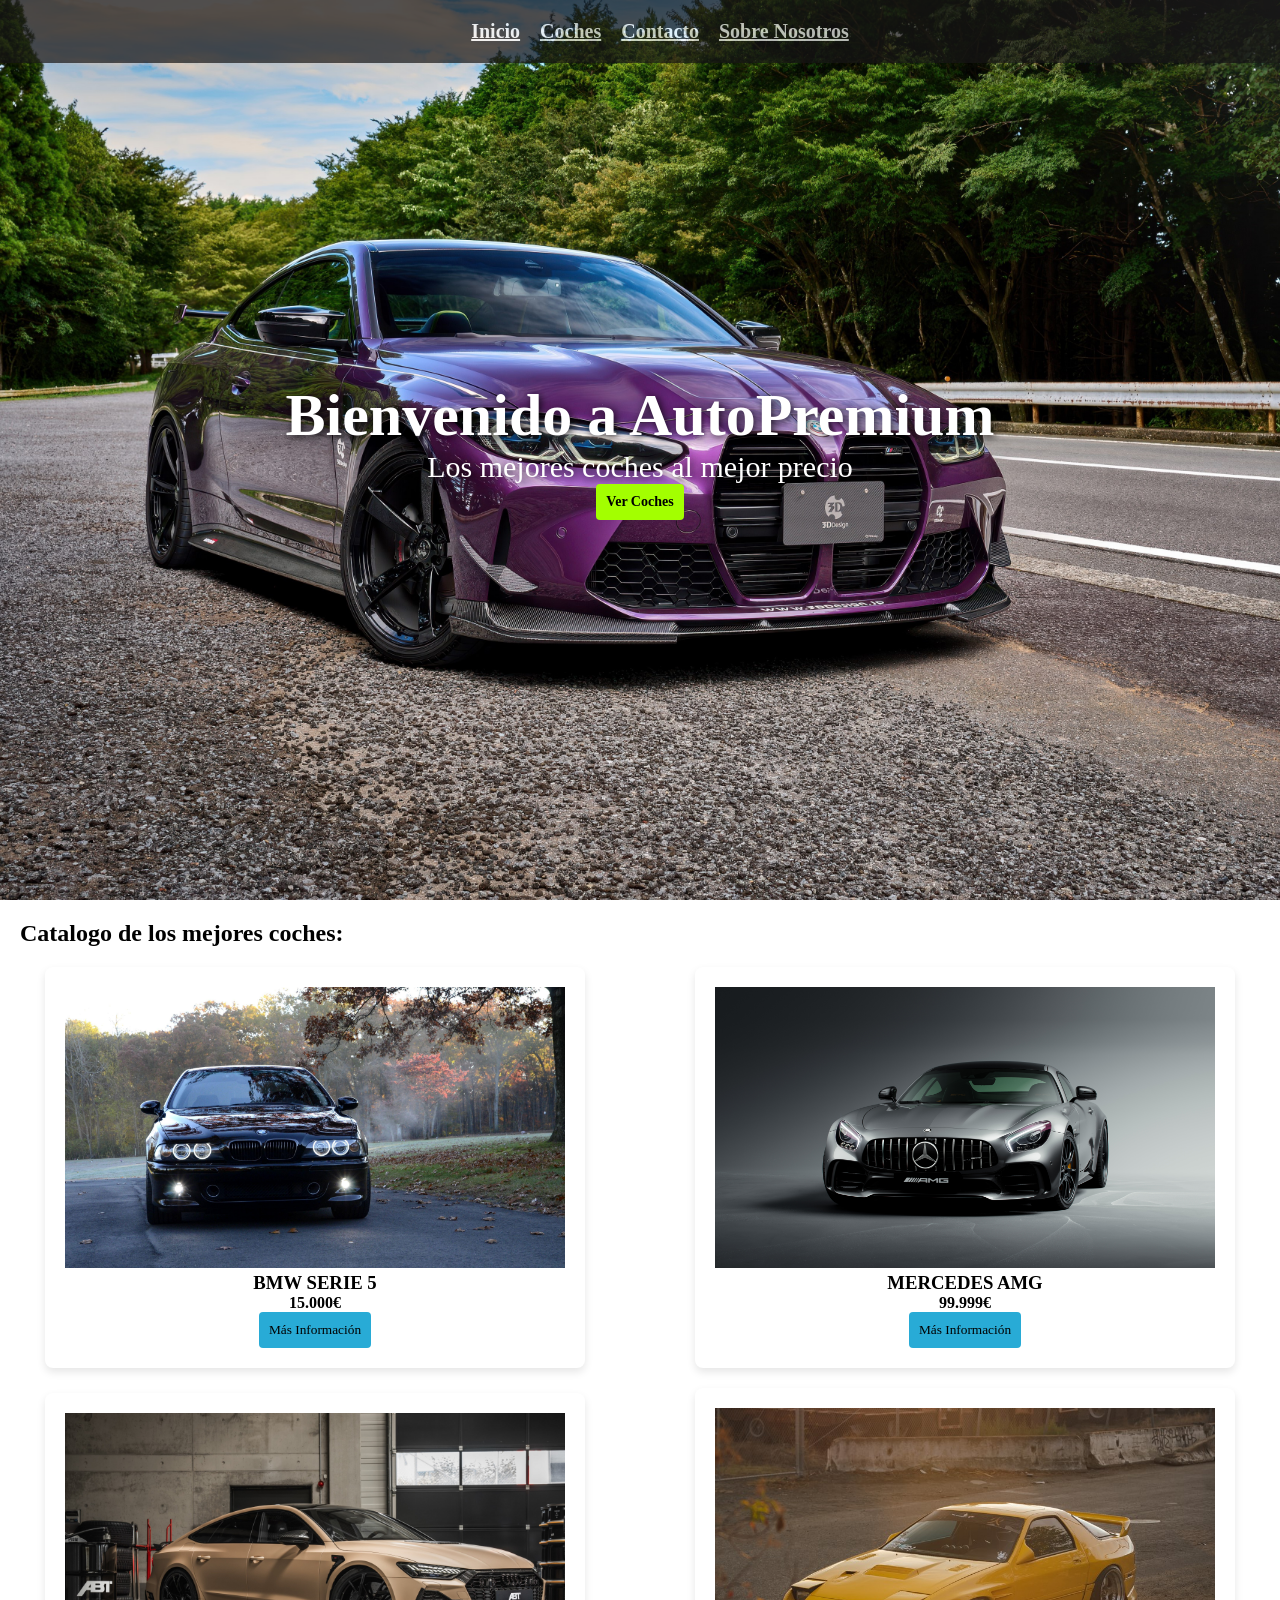
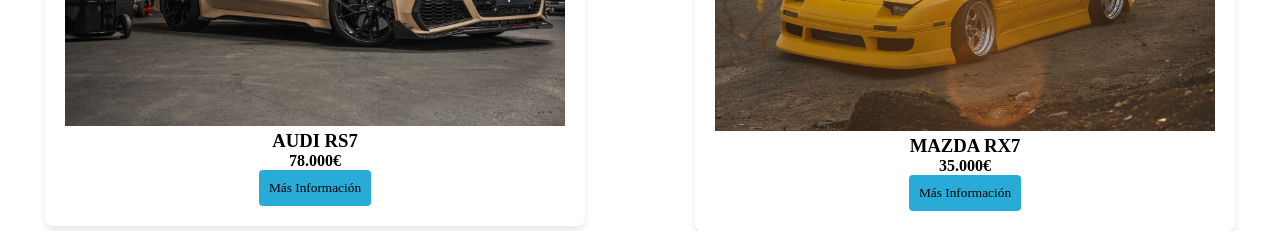
==== codeHtml.html @ 96745e67 "looking good" ====
<!DOCTYPE html>
<html>
    <head>
        <meta charset="UTF-8">
        <link rel="stylesheet" href="codeCss.css">
        <title>Concesionario de coches</title>
    </head>
</html>
<body>
    <header>
        <nav class="menu" >
            <ul class="navegador" >
                <li class="lista">
                    <a href="#inicio">Inicio</a>
                </li>
                <li class="lista">
                    <a href="#coches">Coches</a>
                </li>
                <li class="lista">
                    <a href="#contacto">Contacto</a>
                </li>
                <li class="lista">
                    <a href="#SobreNosotros">Sobre Nosotros</a>
                </li>
            </ul>
        </nav>
            <section class="bienvenida" id="inicio">
                <h1>Bienvenido a AutoPremium</h1>
                <p>Los mejores coches al mejor precio</p>
                <button class="btn" id="ver-coches">Ver Coches</button>
            </section>
    </header>
    <main>
        <h2 class="titulo" id="coches">Catalogo de los mejores coches:</h2>
        <section class="coches" >
            <article class="tarjetacoche">
                <img src="imagenes/bmw e39.jpg" alt="bmw e39">
                <h3>BMW SERIE 5</h3>
                <p class="precio"><strong>15.000€</strong></p>
                <button class="btn">Más Información</button>
            </article>
            <article class="tarjetacoche">
                <img src="imagenes/amg.jpeg" alt="amg">
                <h3>MERCEDES AMG</h3>
                <p class="precio"><strong>99.999€</strong></p>
                <button class="btn">Más Información</button>
            </article>
            <article class="tarjetacoche">
                <img src="imagenes/rs7.jpeg" alt="rs7">
                <h3>AUDI RS7</h3>
                <p class="precio"><strong>78.000€</strong></p>
                <button class="btn">Más Información</button>
            </article>
            <article class="tarjetacoche">
                <img src="imagenes/mazda-rx7.jpg" alt="mazda-rx7">
                <h3>MAZDA RX7</h3>
                <p class="precio"><strong>35.000€</strong></p>
                <button class="btn">Más Información</button>
            </article>
        </section>
    </main>
    <footer>
        
    </footer>
        
    
</body>
---- codeCss.css ----
*{
    padding: 0;
    margin: 0;
    box-shadow: border-box;
}
header{
    background-image: url(imagenes/bmw\ m4.jpeg);
    background-repeat: no-repeat;
    background-size: cover;
    background-position: center;
    background-attachment:scroll;
}
.menu{
    padding: 20px;
    opacity: 0.7;
    width: 100%;
    display: flex;
    justify-content: center;
    position: fixed;
    background-color: rgb(23, 22, 22);
}
.navegador{
    display: inline-flex;
    justify-content: center;
    gap: 20px;
    list-style: none;
}
.lista{
    font-size: 20px;
    font-weight: bold;
}
.lista a{
    color: #ffffff;
}
.lista :hover{
    color: rgb(120, 5, 215);
}
.bienvenida{
    display: flex;
    flex-direction: column;
    justify-content: center;
    align-items: center;
    height: 100vh;
}
.bienvenida h1{
    color: #ffffff;
    font-size: 60px;
    text-shadow: 2px 2px 8px rgba(0, 0, 0, 0.8);
}
.bienvenida p{
    color: #ffffff;
    text-shadow: 2px 2px 8px rgba(0, 0, 0, 0.8);
    font-size: 30px;
}
#ver-coches{
    background-color: #a3ff00;
    font-weight:bold;
    font-size: 14px;
}
.btn{
    cursor: pointer;
    border-radius: 4px;
    padding: 10px;
    text-decoration: none;
    font-family: Verdana;
    background-color: #28abd6;
    border: none;
}
.btn:hover{
    background-color: #07469e;
}
.titulo{
    display: flex;
    justify-content: flex-start;
    align-items: center;
    size: 20px;
    padding: 20px;
}
.coches{
    display: grid;
    grid-template-columns: repeat(2,1fr);
    justify-items: center;
    align-items: center;
    gap: 20px;
}
.tarjetacoche{
    background-color: rgb(255, 255, 255);
    border-radius: 8px;
    box-shadow: 0 4px 8px rgba(0,0,0,0.1);
    max-width: 500px;
    max-height: 600px;
    padding: 20px;
    text-align: center;
}
img{
    width: 100%;
}
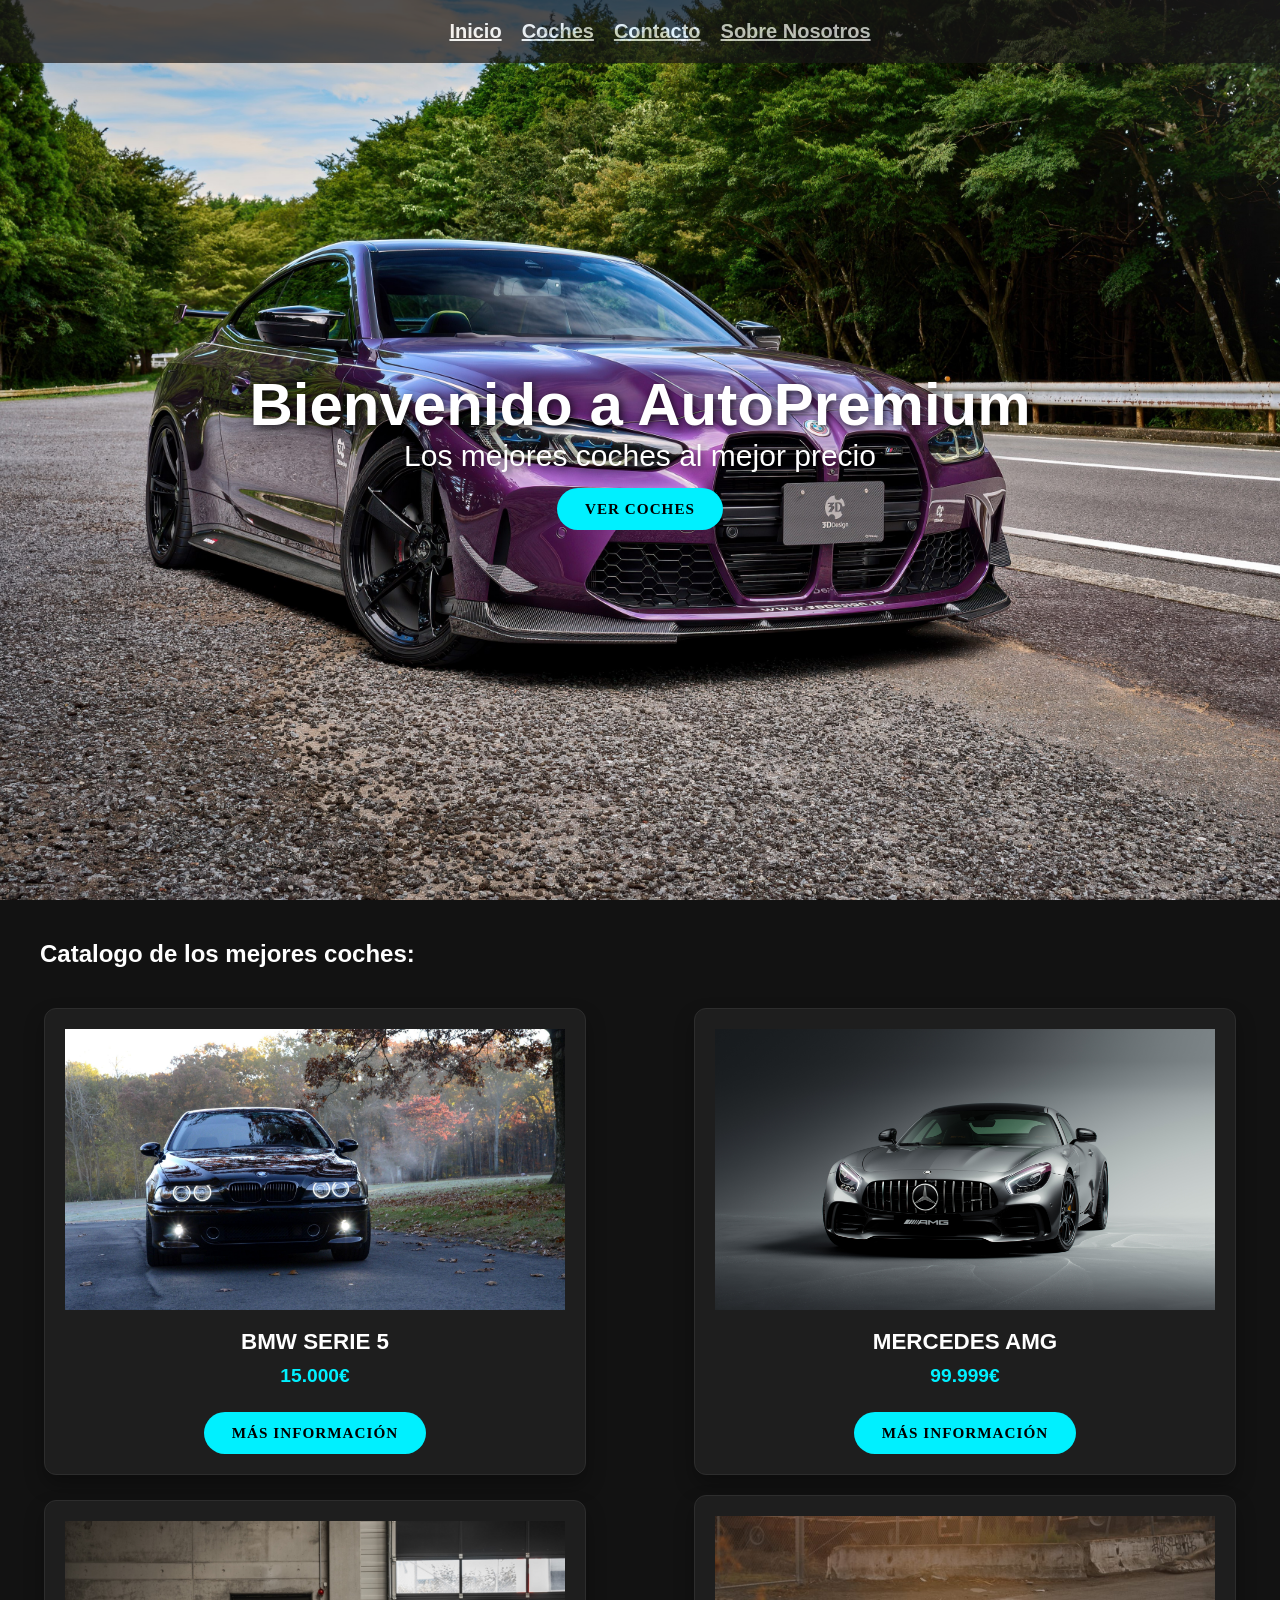
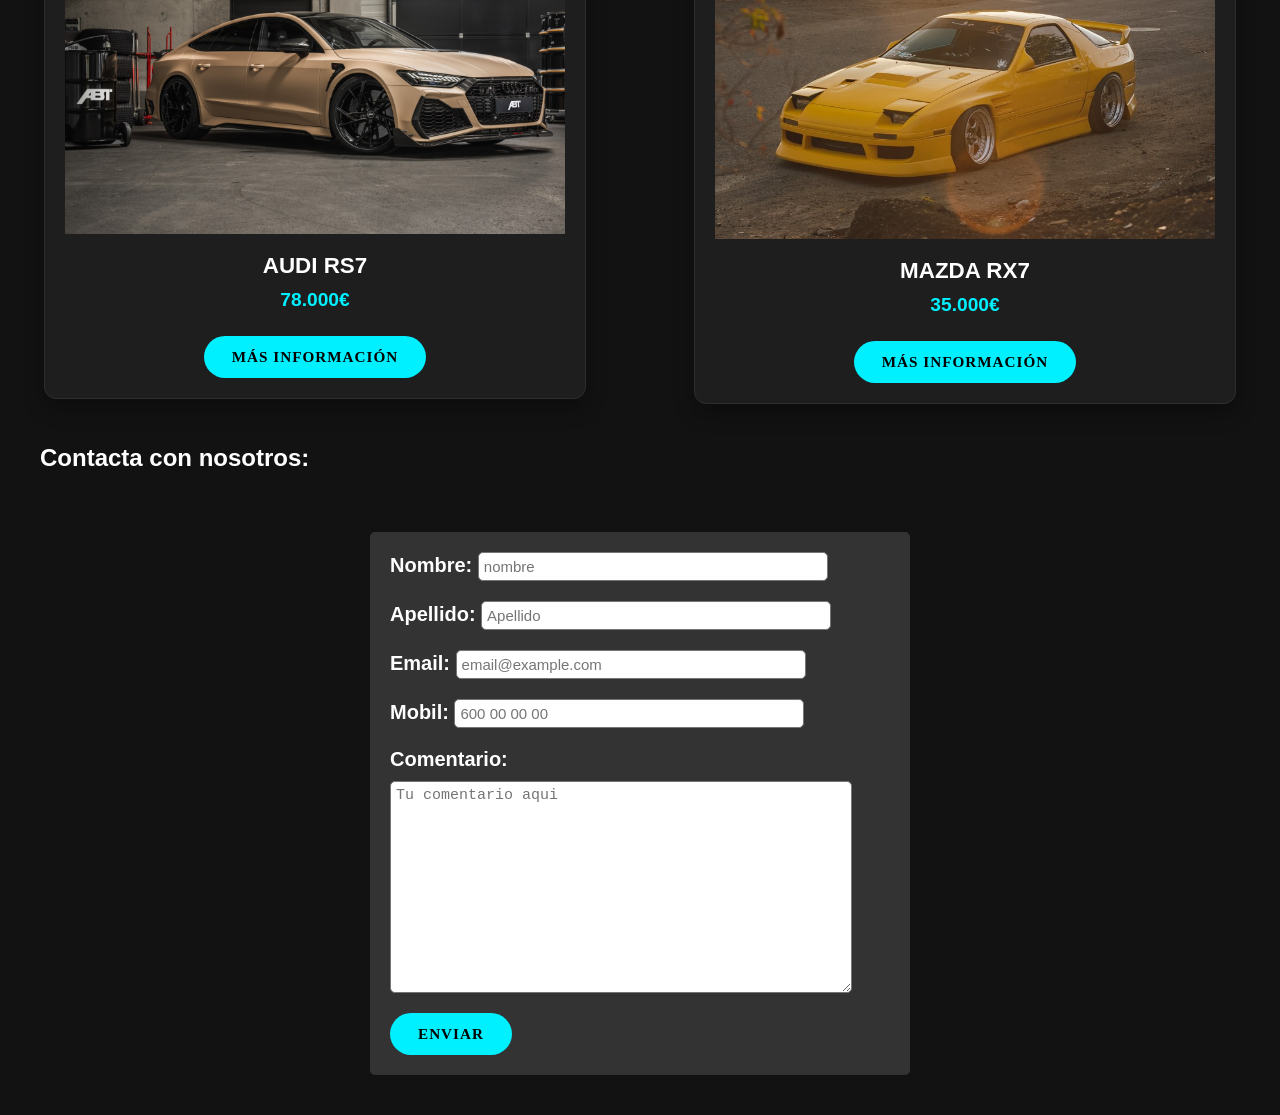
==== commit dc5a1ef6: "new touches" ====
--- a/codeHtml.html
+++ b/codeHtml.html
@@ -58,6 +58,32 @@
                 <button class="btn">Más Información</button>
             </article>
         </section>
+        <h2 class="titulo">
+            Contacta con nosotros:
+        </h2>
+        <form class="contacto" id="contacto">
+            <div class="contenedor">
+                <label for="nombre" label="nombre-label">Nombre:</label>
+                <input type="text" name="nombre-input" placeholder="nombre" required>
+            </div>
+            <div class="contenedor">
+                <label for="apellido" label="apellido-label">Apellido:</label>
+                <input type="text" name="apellido-input" placeholder="Apellido" required>
+            </div>
+            <div class="contenedor">
+                <label for="email" label="email-label">Email:</label>
+                <input type="text" name="email-input" placeholder="email@example.com" required>
+            </div>
+            <div class="contenedor">
+                <label for="mobil" label="mobil-label">Mobil:</label>
+                <input type="text" name="mobil-input" placeholder="600 00 00 00" required>
+            </div>
+            <div class="contenedor">
+                <p>Comentario:</p>
+                <textarea name="comentario" placeholder="Tu comentario aqui"></textarea>
+                <button type="submit" class="btn">Enviar</button>
+            </div>
+        </form>
     </main>
     <footer>
         
--- a/codeCss.css
+++ b/codeCss.css
@@ -1,8 +1,12 @@
-
 *{
     padding: 0;
     margin: 0;
     box-shadow: border-box;
+    scroll-behavior: smooth !important;
+}
+body{
+    background-color: #121212; /* Un negro mate muy elegante que se usa en temas oscuros */
+    font-family: sans-serif;
 }
 header{
     background-image: url(imagenes/bmw\ m4.jpeg);
@@ -53,24 +57,30 @@
     text-shadow: 2px 2px 8px rgba(0, 0, 0, 0.8);
     font-size: 30px;
 }
-#ver-coches{
-    background-color: #a3ff00;
-    font-weight:bold;
-    font-size: 14px;
-}
 .btn{
     cursor: pointer;
-    border-radius: 4px;
-    padding: 10px;
+    transition: all 0.3s ease;
+    margin-top: 15px;
+    border-radius: 50px;
+    padding: 12px 28px;
     text-decoration: none;
+    font-size: 0.95rem;
+    font-weight: bold;
+    text-transform: uppercase;
+    letter-spacing: 1px;
     font-family: Verdana;
-    background-color: #28abd6;
+    background-color: #00f0ff;
+    color: #000000;
     border: none;
 }
 .btn:hover{
-    background-color: #07469e;
+    background-color: #ffffff;
+    transform: translateY(-3px);
+    box-shadow: 0 5px 15px rgba(0, 240, 255, 0.4);
 }
 .titulo{
+    color: #ffffff;
+    margin: 20px;
     display: flex;
     justify-content: flex-start;
     align-items: center;
@@ -85,14 +95,67 @@
     gap: 20px;
 }
 .tarjetacoche{
-    background-color: rgb(255, 255, 255);
-    border-radius: 8px;
-    box-shadow: 0 4px 8px rgba(0,0,0,0.1);
+    background-color: #1e1e1e;
+    color: #ffffff;
+    border: 1px solid #2d2d2d;
+    border-radius: 12px;
+    box-shadow: 0 10px 20px rgba(0, 0, 0, 0.3);
     max-width: 500px;
-    max-height: 600px;
+    max-height: 500px;
     padding: 20px;
     text-align: center;
 }
-img{
+.tarjetacoche h3{
+    font-size: 1.4rem;
+    margin-top: 15px;
+    color: #ffffff;
+}
+.tarjetacoche img{
     width: 100%;
+    height: 100%;
+    object-fit: cover;
 }
+.precio{
+    color: #00f0ff;
+    font-size: 1.2rem;
+    font-weight: bold;
+    margin: 10px 0;
+}
+.contacto{
+    display: flex;
+    margin-top: 10px;
+    justify-content: center;
+    align-items: center;
+    flex-direction: column;
+    border-radius: 5px;
+    padding: 20px;
+    gap: 20px;
+    max-width: 500px;
+    width: 100%;
+    margin: 40px auto;
+    background-color: #333333;
+    color: #ffffff;
+}
+.contenedor{
+    
+    font-size: 20px;
+    font-weight: bold;
+    width:500px;
+    height: 50x;
+}
+.contenedor input{
+    font-size: 15px;
+    border: 1px solid #767676;
+    border-radius: 5px;
+    width: 70%;
+    padding: 5px;
+    box-sizing: border-box;
+}
+.contenedor textarea{
+    margin-top: 10px;
+    font-size: 15px;
+    height: 200px;
+    border-radius: 5px;
+    padding: 5px;
+    width: 90%;
+}
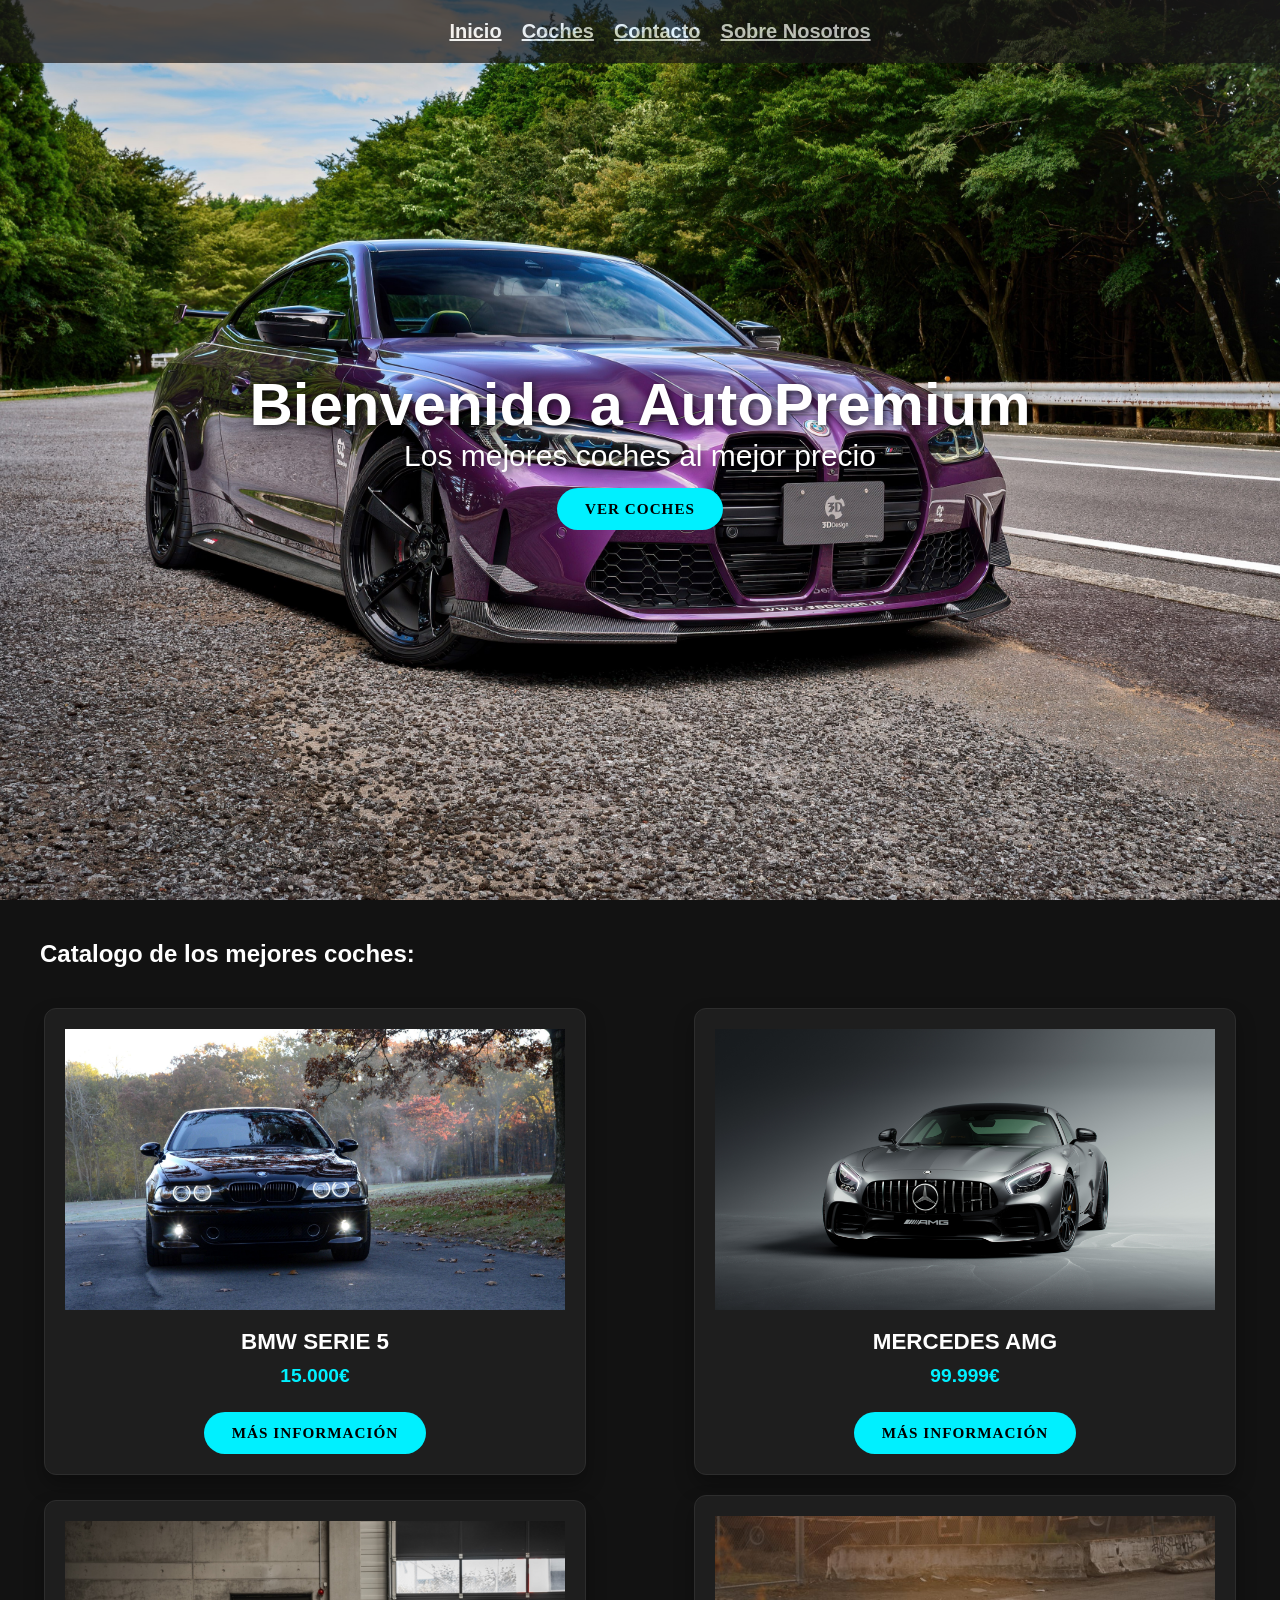
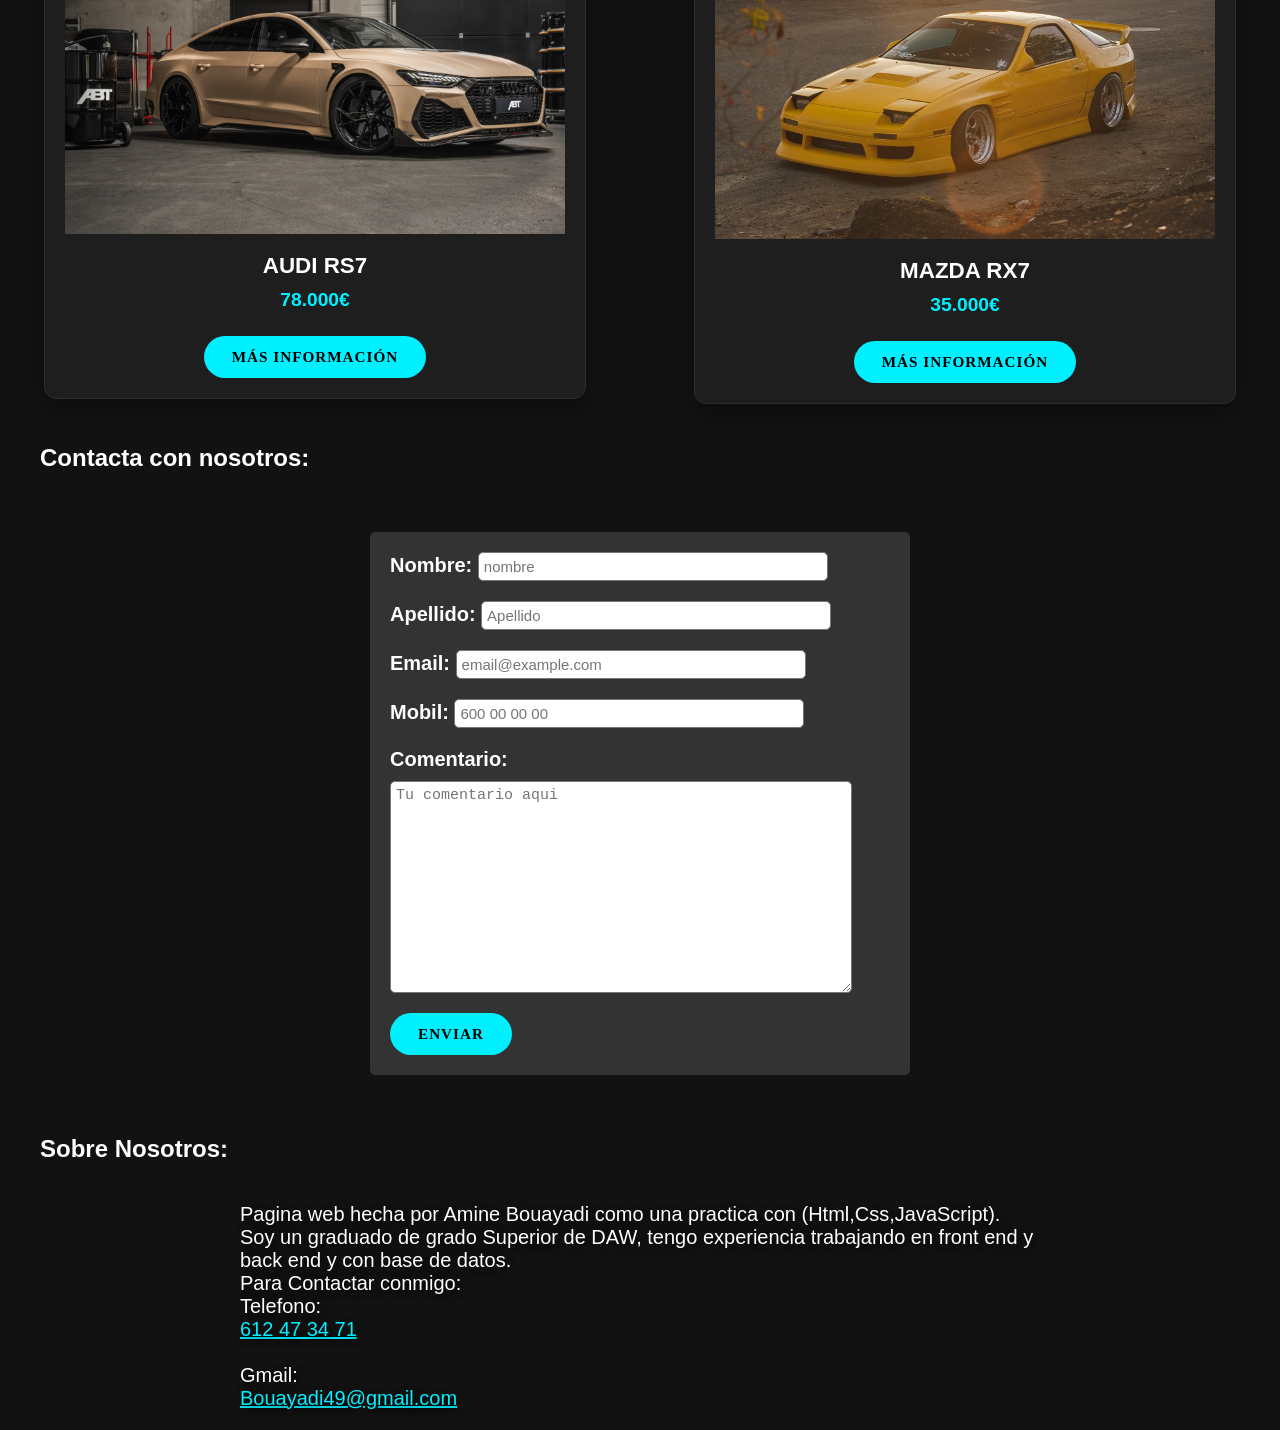
==== commit 86f00ad1: "toque finales" ====
--- a/codeHtml.html
+++ b/codeHtml.html
@@ -85,8 +85,14 @@
             </div>
         </form>
     </main>
-    <footer>
-        
+    <footer class="sobreNosotros" id="SobreNosotros">
+        <h2 class="titulo">Sobre Nosotros:</h2>
+        <p class="parafo">Pagina web hecha por Amine Bouayadi como una practica con (Html,Css,JavaScript). 
+            Soy un graduado de grado Superior de DAW, tengo experiencia trabajando en front end y back end y con base de datos.<br>
+            Para Contactar conmigo:<br>
+            Telefono:<a href="#612473471">612 47 34 71</a><br>
+            Gmail:<a href="#bouayadi49@gmail.com">Bouayadi49@gmail.com</a>
+        </p>
     </footer>
         
     
--- a/codeCss.css
+++ b/codeCss.css
@@ -137,7 +137,6 @@
     color: #ffffff;
 }
 .contenedor{
-    
     font-size: 20px;
     font-weight: bold;
     width:500px;
@@ -159,3 +158,21 @@
     padding: 5px;
     width: 90%;
 }
+.sobreNosotros p{
+    width: 800px;
+    margin: 20px auto;
+}
+.sobreNosotros a{
+    color: #00f0ff;
+    display: flex;
+    justify-content: flex-start;
+}
+.sobreNosotros a:hover{
+    color: rgb(120, 5, 215);;
+}
+.parafo{
+    color: #ffffff;
+    font-size: 20px;
+    text-shadow: 2px 2px 8px rgba(0, 0, 0, 0.8);
+    margin-bottom: 30px;
+}
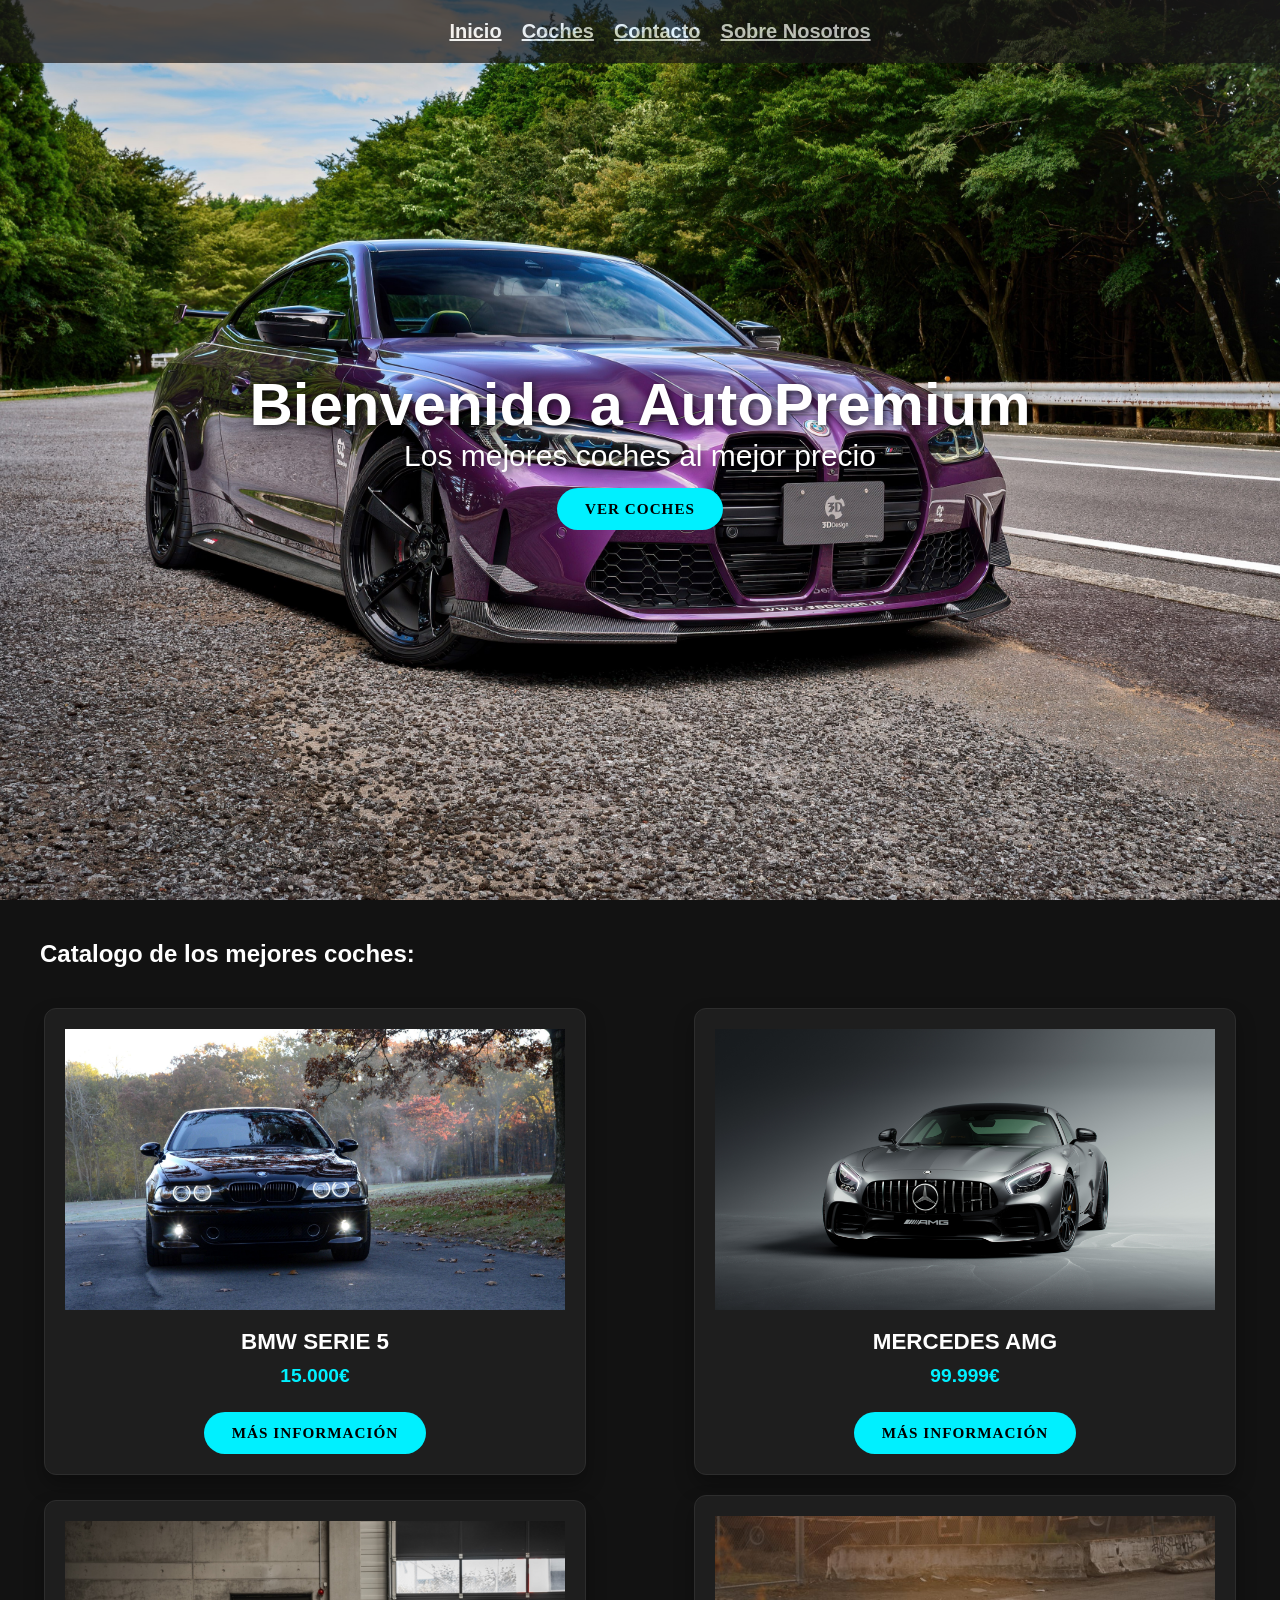
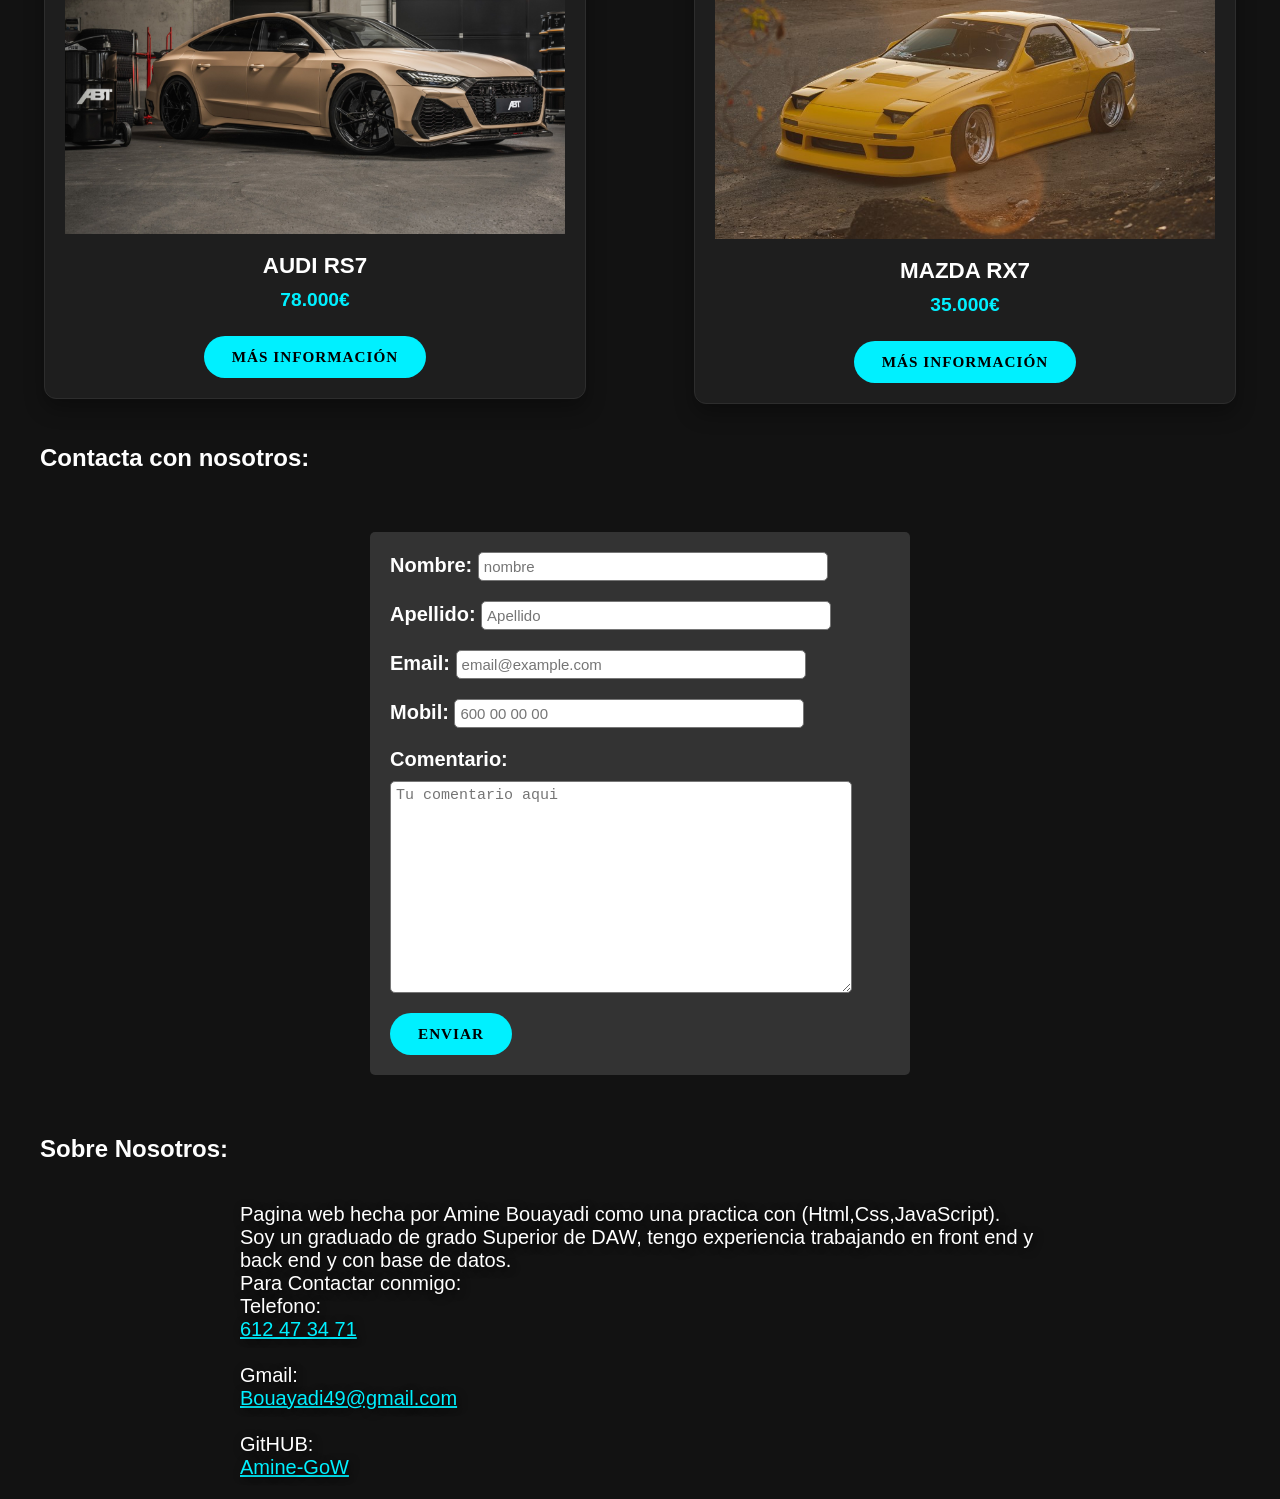
==== commit 73044811: "ok" ====
--- a/codeHtml.html
+++ b/codeHtml.html
@@ -91,7 +91,8 @@
             Soy un graduado de grado Superior de DAW, tengo experiencia trabajando en front end y back end y con base de datos.<br>
             Para Contactar conmigo:<br>
             Telefono:<a href="#612473471">612 47 34 71</a><br>
-            Gmail:<a href="#bouayadi49@gmail.com">Bouayadi49@gmail.com</a>
+            Gmail:<a href="#bouayadi49@gmail.com">Bouayadi49@gmail.com</a><br>
+            GitHUB:<a href="#Amine-GoW">Amine-GoW</a>
         </p>
     </footer>
         
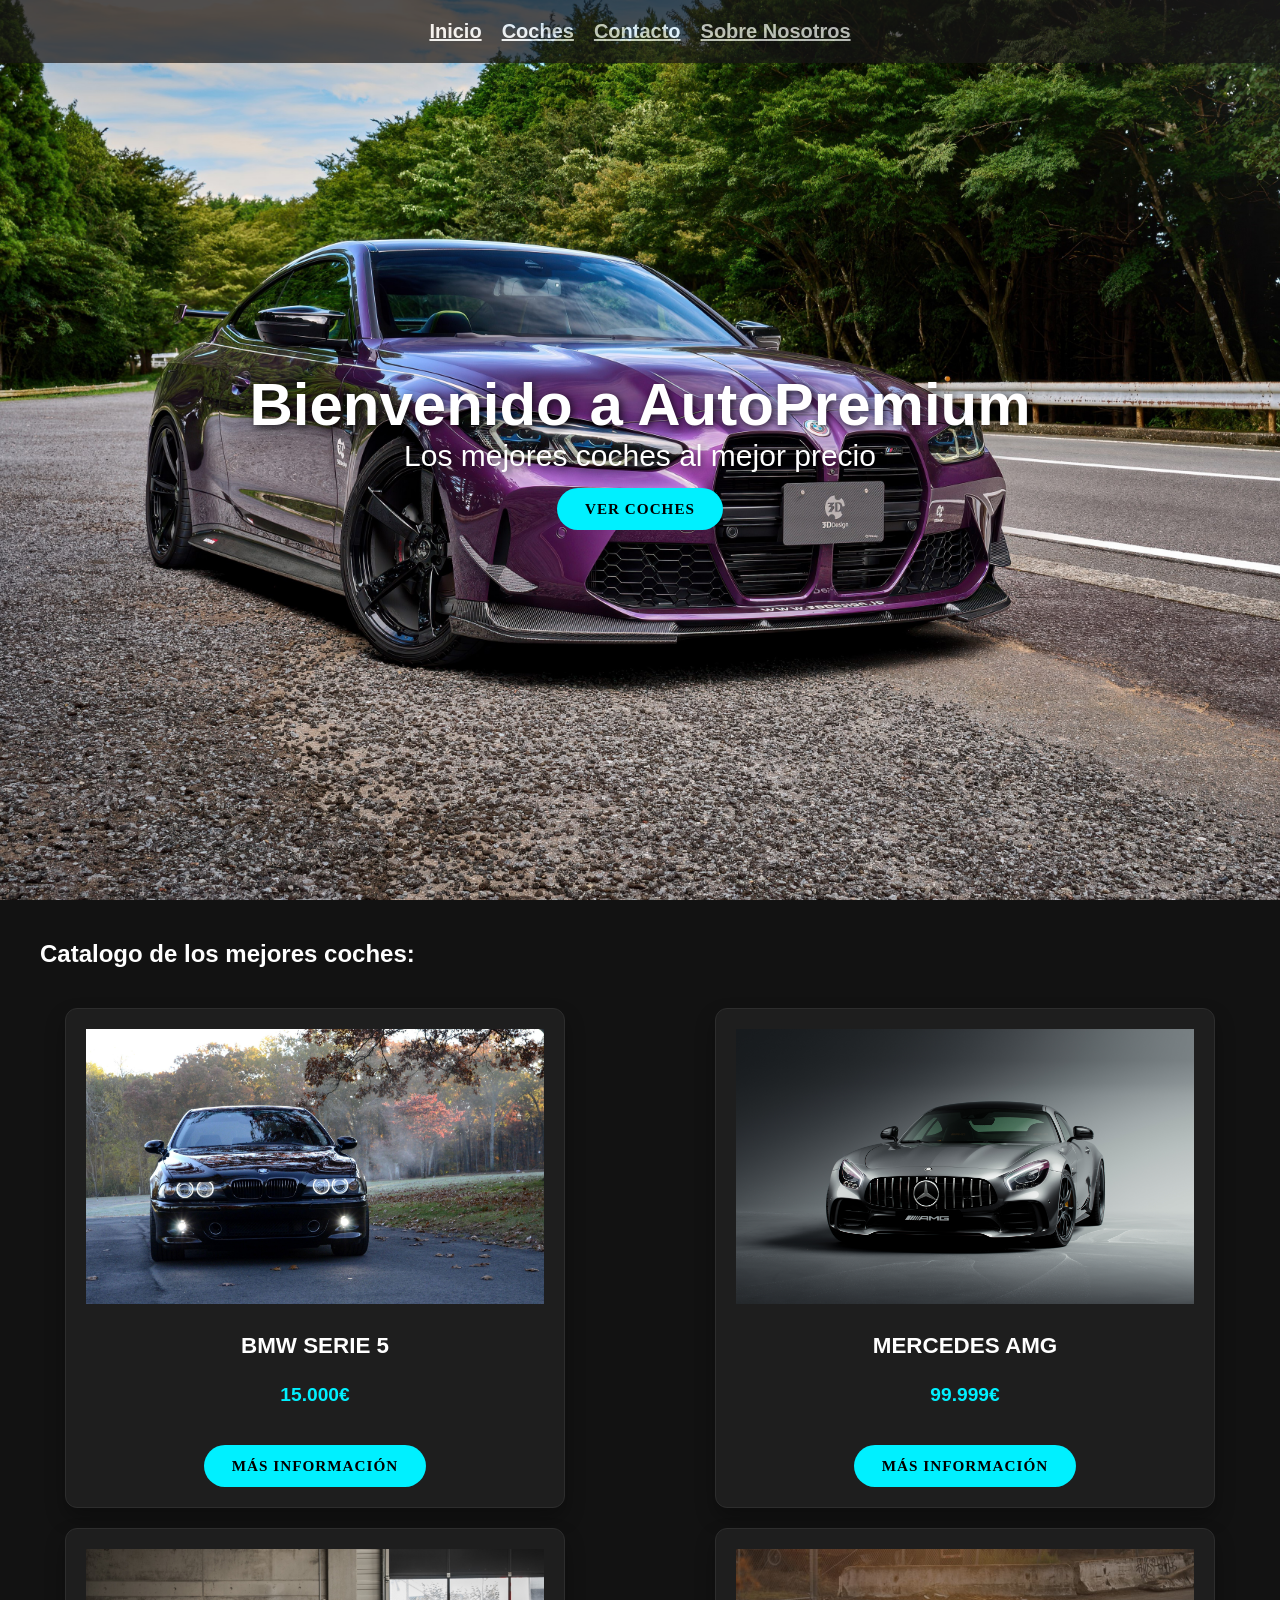
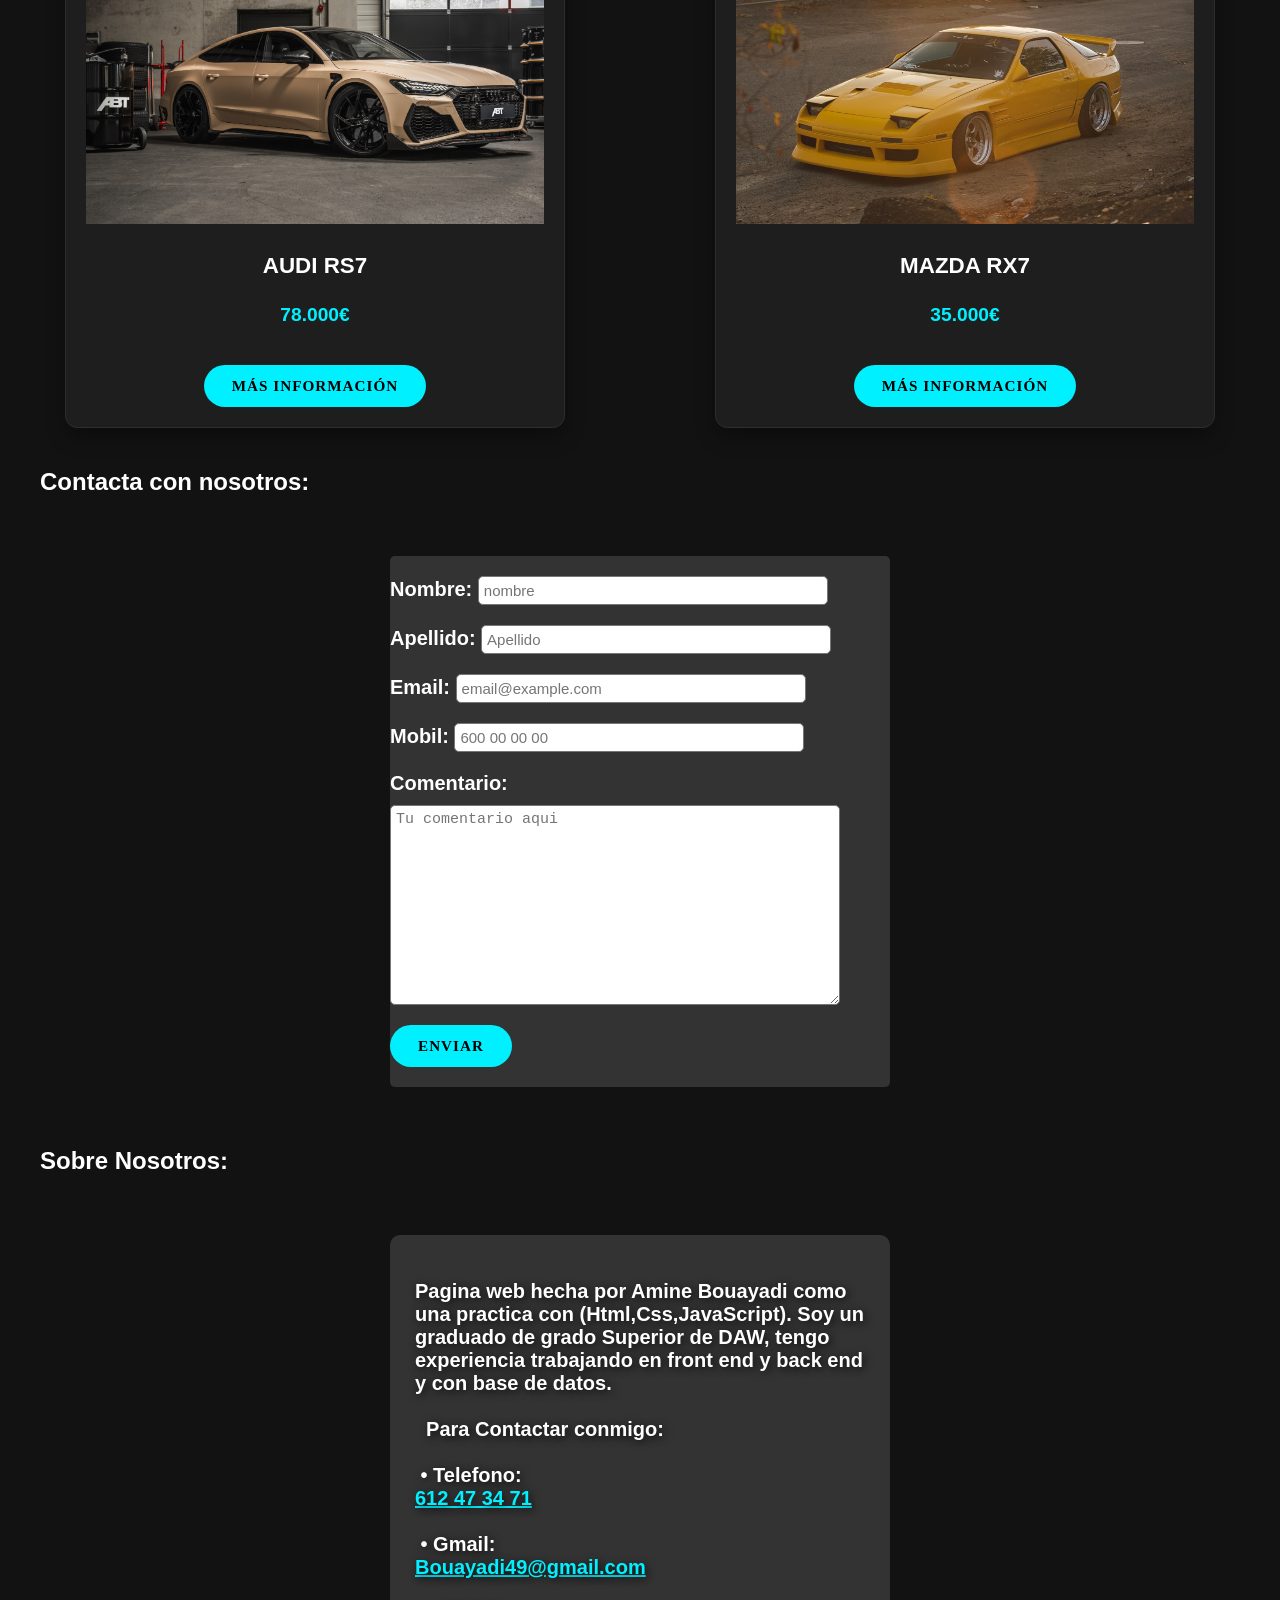
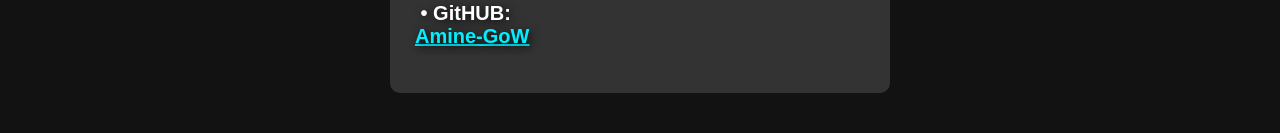
==== commit 8cb34ee2: "final touches cards" ====
--- a/codeHtml.html
+++ b/codeHtml.html
@@ -3,6 +3,7 @@
     <head>
         <meta charset="UTF-8">
         <link rel="stylesheet" href="codeCss.css">
+        <script src="codeJs.js" defer></script>
         <title>Concesionario de coches</title>
     </head>
 </html>
@@ -27,41 +28,80 @@
             <section class="bienvenida" id="inicio">
                 <h1>Bienvenido a AutoPremium</h1>
                 <p>Los mejores coches al mejor precio</p>
-                <button class="btn" id="ver-coches">Ver Coches</button>
+                <button class="btn" id="verCoches">Ver Coches</button>
             </section>
     </header>
     <main>
         <h2 class="titulo" id="coches">Catalogo de los mejores coches:</h2>
         <section class="coches" >
-            <article class="tarjetacoche">
-                <img src="imagenes/bmw e39.jpg" alt="bmw e39">
-                <h3>BMW SERIE 5</h3>
-                <p class="precio"><strong>15.000€</strong></p>
-                <button class="btn">Más Información</button>
-            </article>
-            <article class="tarjetacoche">
-                <img src="imagenes/amg.jpeg" alt="amg">
-                <h3>MERCEDES AMG</h3>
-                <p class="precio"><strong>99.999€</strong></p>
-                <button class="btn">Más Información</button>
-            </article>
-            <article class="tarjetacoche">
-                <img src="imagenes/rs7.jpeg" alt="rs7">
-                <h3>AUDI RS7</h3>
-                <p class="precio"><strong>78.000€</strong></p>
-                <button class="btn">Más Información</button>
-            </article>
-            <article class="tarjetacoche">
-                <img src="imagenes/mazda-rx7.jpg" alt="mazda-rx7">
-                <h3>MAZDA RX7</h3>
-                <p class="precio"><strong>35.000€</strong></p>
-                <button class="btn">Más Información</button>
-            </article>
+            <div class="contenedorGira" >
+                <div class="contenidoInterior">
+                    <div class="caraFrontal">
+                        <article class="tarjetacoche">
+                            <img src="imagenes/bmw e39.jpg" alt="bmw e39">
+                            <h3>BMW SERIE 5</h3>
+                            <p class="precio"><strong>15.000€</strong></p>
+                            <button class="btn masInfo">Más Información</button>
+                        </article>
+                    </div>
+                    <div class="caraTrasera">
+                        <p>OKey Funciona</p>
+                        
+                    </div>
+                </div>
+            </div>
+            
+            <div class="contenedorGira">
+                <div class="contenidoInterior">
+                    <div class="caraFrontal">
+                        <article class="tarjetacoche">
+                            <img src="imagenes/amg.jpeg" alt="amg">
+                            <h3>MERCEDES AMG</h3>
+                            <p class="precio"><strong>99.999€</strong></p>
+                            <button class="btn masInfo">Más Información</button>
+                        </article>
+                    </div>
+                    <div class="caraTrasera">
+                        <p>Okey Funciona</p>
+                    </div>
+                </div>
+            </div>
+            <!--gjhdthyjtfkjukyukykykykykyk-->
+            <div class="contenedorGira">
+                <div class="contenidoInterior">
+                    <div class="caraFrontal">
+                        <article class="tarjetacoche">
+                            <img src="imagenes/rs7.jpeg" alt="rs7">
+                            <h3>AUDI RS7</h3>
+                            <p class="precio"><strong>78.000€</strong></p>
+                            <button class="btn masInfo">Más Información</button>
+                        </article>
+                    </div>
+                    <div class="caraTrasera">
+                        <p>Okey Funciona</p>
+                    </div>
+                </div>
+            </div>
+            <div class="contenedorGira">
+                <div class="contenidoInterior">
+                    <div class="caraFrontal">
+                        <article class="tarjetacoche">
+                            <img src="imagenes/mazda-rx7.jpg" alt="mazda-rx7">
+                            <h3>MAZDA RX7</h3>
+                            <p class="precio"><strong>35.000€</strong></p>
+                            <button class="btn masInfo">Más Información</button>
+                        </article>
+                    </div>
+                    <div class="caraTrasera">
+                        <p>Okey Funciona</p>
+                    </div>
+                </div>
+            </div>
         </section>
         <h2 class="titulo">
             Contacta con nosotros:
         </h2>
-        <form class="contacto" id="contacto">
+        <form class="contacto">
             <div class="contenedor">
                 <label for="nombre" label="nombre-label">Nombre:</label>
                 <input type="text" name="nombre-input" placeholder="nombre" required>
@@ -85,15 +125,17 @@
             </div>
         </form>
     </main>
-    <footer class="sobreNosotros" id="SobreNosotros">
+    <footer id="SobreNosotros">
         <h2 class="titulo">Sobre Nosotros:</h2>
-        <p class="parafo">Pagina web hecha por Amine Bouayadi como una practica con (Html,Css,JavaScript). 
-            Soy un graduado de grado Superior de DAW, tengo experiencia trabajando en front end y back end y con base de datos.<br>
-            Para Contactar conmigo:<br>
-            Telefono:<a href="#612473471">612 47 34 71</a><br>
-            Gmail:<a href="#bouayadi49@gmail.com">Bouayadi49@gmail.com</a><br>
-            GitHUB:<a href="#Amine-GoW">Amine-GoW</a>
-        </p>
+        <div class="sobreNosotros">
+            <p class="parafo">Pagina web hecha por Amine Bouayadi como una practica con (Html,Css,JavaScript). 
+                Soy un graduado de grado Superior de DAW, tengo experiencia trabajando en front end y back end y con base de datos.<br><br>
+                &nbsp;&nbsp;Para Contactar conmigo:<br><br>
+                &nbsp;&bull; Telefono:<a href="#612473471">612 47 34 71</a><br>
+                &nbsp;&bull; Gmail:<a href="#bouayadi49@gmail.com">Bouayadi49@gmail.com</a><br>
+                &nbsp;&bull; GitHUB:<a href="#Amine-GoW">Amine-GoW</a>
+            </p>
+        </div>
     </footer>
         
     
--- a/codeCss.css
+++ b/codeCss.css
@@ -1,11 +1,11 @@
 *{
     padding: 0;
     margin: 0;
-    box-shadow: border-box;
+    box-sizing: border-box;
     scroll-behavior: smooth !important;
 }
 body{
-    background-color: #121212; /* Un negro mate muy elegante que se usa en temas oscuros */
+    background-color: #121212; 
     font-family: sans-serif;
 }
 header{
@@ -95,14 +95,12 @@
     gap: 20px;
 }
 .tarjetacoche{
-    background-color: #1e1e1e;
-    color: #ffffff;
-    border: 1px solid #2d2d2d;
-    border-radius: 12px;
-    box-shadow: 0 10px 20px rgba(0, 0, 0, 0.3);
-    max-width: 500px;
-    max-height: 500px;
-    padding: 20px;
+    width: 100%;
+    height: 100%;
+    display: flex;
+    flex-direction: column;
+    justify-content: space-between;
+    align-items: center;
     text-align: center;
 }
 .tarjetacoche h3{
@@ -112,7 +110,7 @@
 }
 .tarjetacoche img{
     width: 100%;
-    height: 100%;
+    height: 60%;
     object-fit: cover;
 }
 .precio{
@@ -158,8 +156,18 @@
     padding: 5px;
     width: 90%;
 }
+.sobreNosotros{
+    background-color: #333333;
+    display: flex;
+    justify-content: center;
+    align-items: center;
+    padding: 25px;
+    border-radius: 10px;
+    width: 500px;
+    margin: 40px auto;
+}
 .sobreNosotros p{
-    width: 800px;
+    width: 100%;
     margin: 20px auto;
 }
 .sobreNosotros a{
@@ -172,7 +180,46 @@
 }
 .parafo{
     color: #ffffff;
+    font-weight: bold;
     font-size: 20px;
     text-shadow: 2px 2px 8px rgba(0, 0, 0, 0.8);
     margin-bottom: 30px;
 }
+.contenedorGira{
+    position: relative;
+    perspective: 1000px;
+    width: 500px;
+    height: 500px;
+}
+.contenidoInterior {
+    width: 100%;
+    height: 100%;
+    transform-style: preserve-3d;
+    transition: transform 0.6s;
+}
+.caraFrontal,
+.caraTrasera{
+    backface-visibility: hidden;
+    position: absolute;
+    top: 0;
+    left: 0;
+    width: 100%;
+    height: 100%;
+    
+    background-color: #1e1e1e;
+    color: #ffffff;
+    border: 1px solid #2d2d2d;
+    border-radius: 12px;
+    box-shadow: 0 10px 20px rgba(0, 0, 0, 0.3);
+    padding: 20px;
+    display: flex;
+    justify-content: center;
+    align-items: center;
+    
+}
+.caraTrasera{
+    transform: rotateY(180deg)
+}
+.contenedorGira.giro .contenidoInterior {
+    transform: rotateY(180deg);
+}
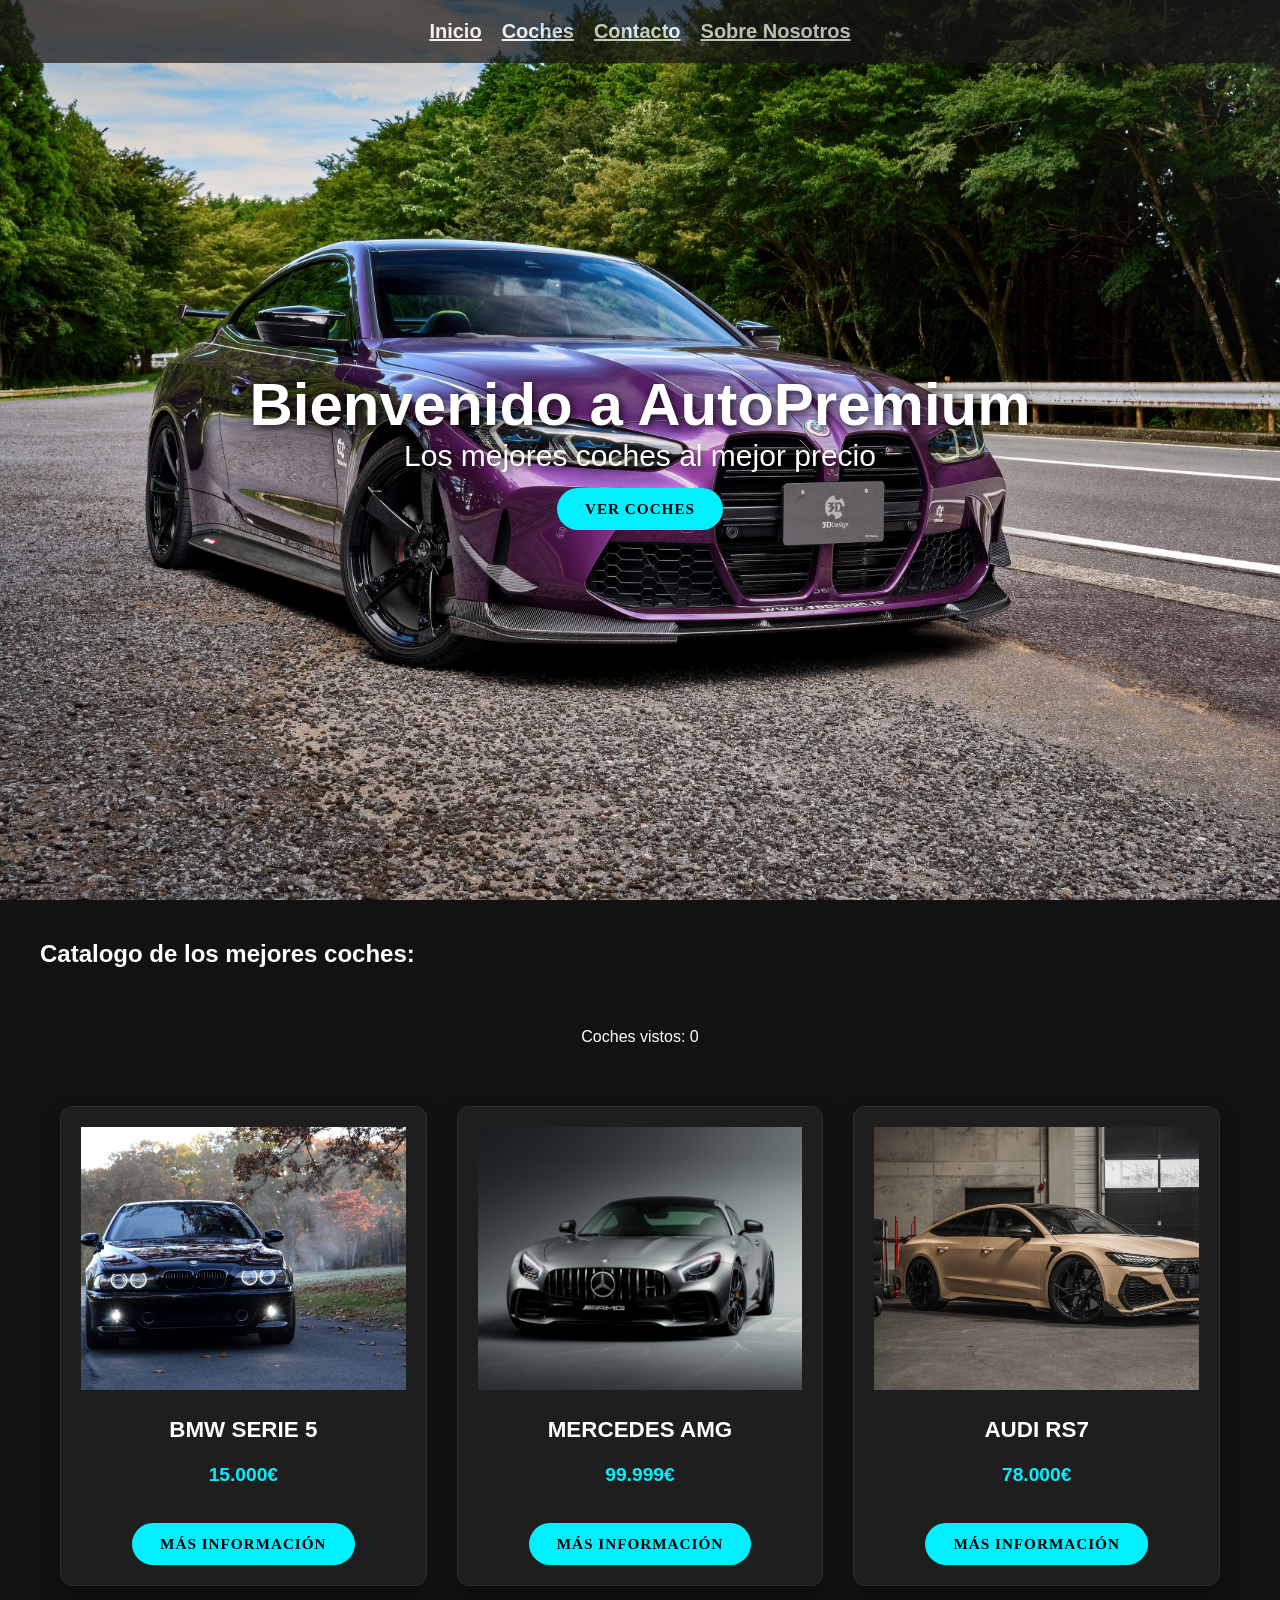
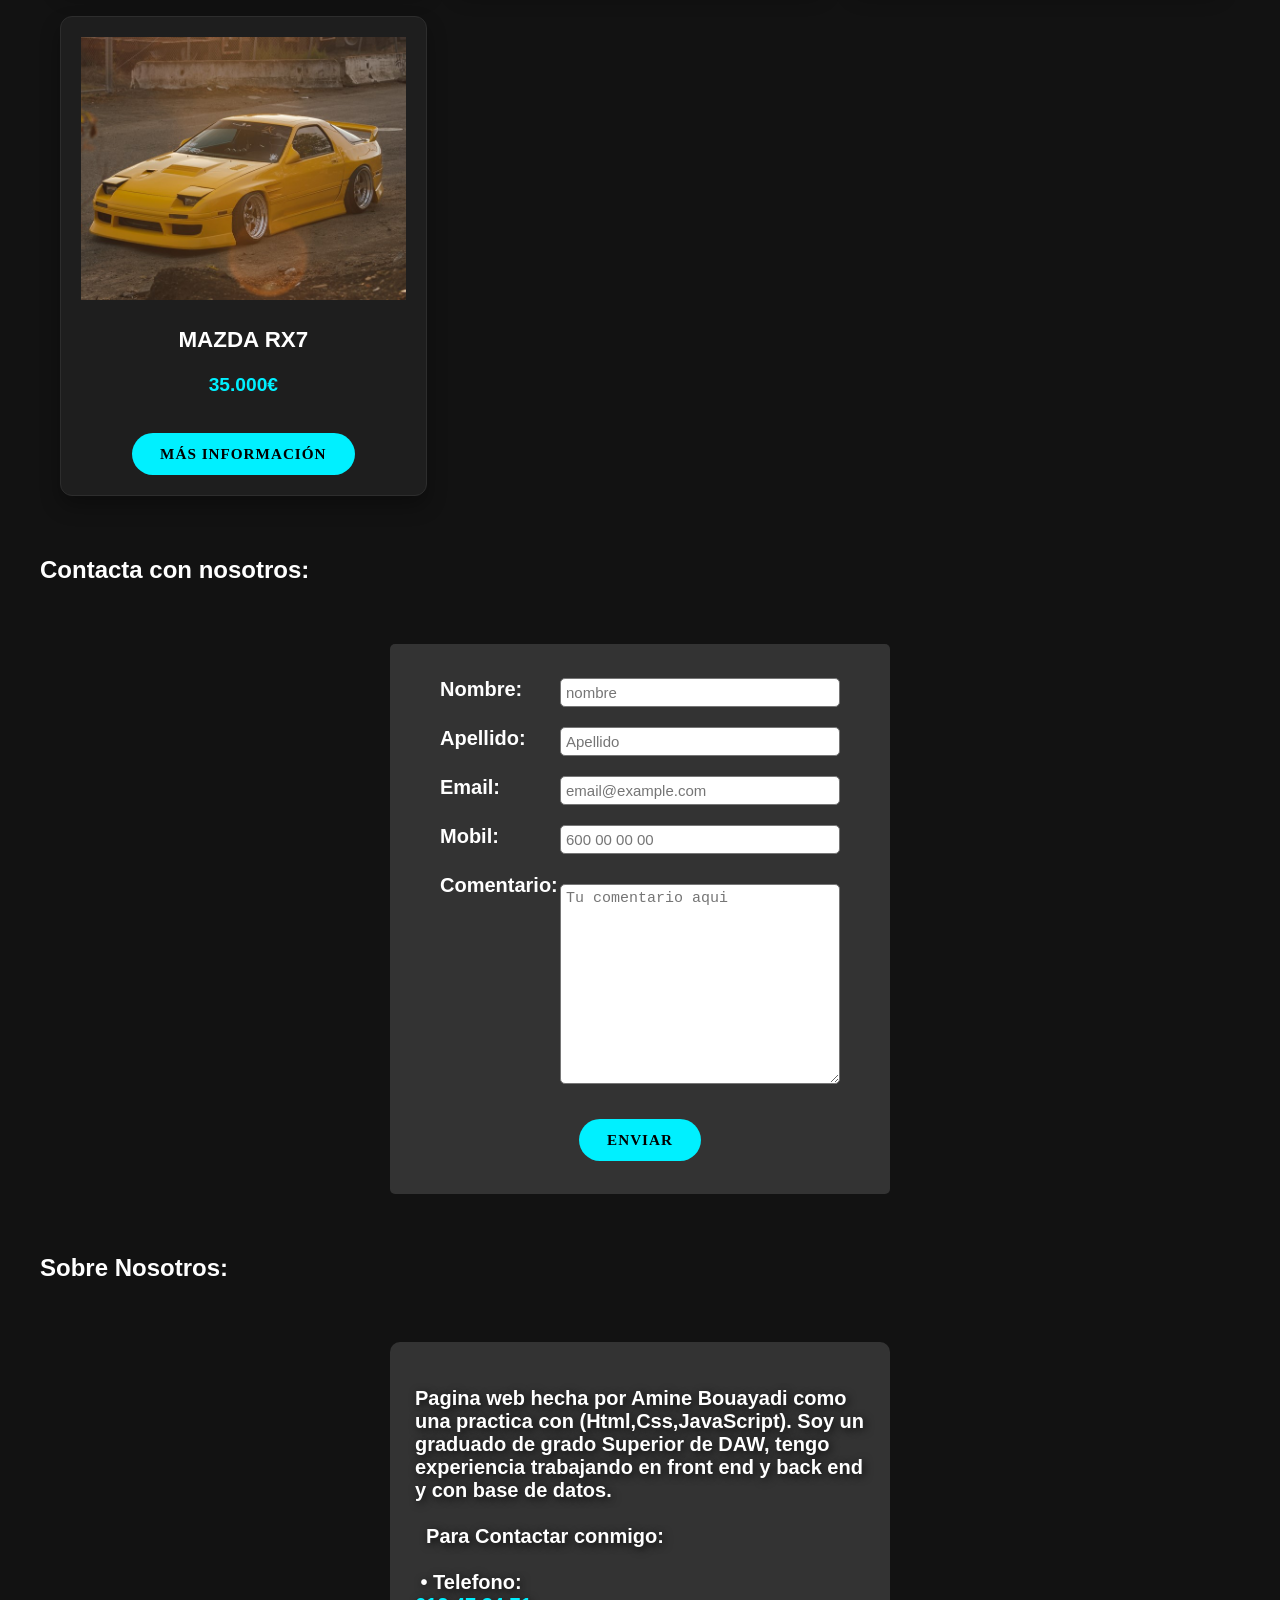
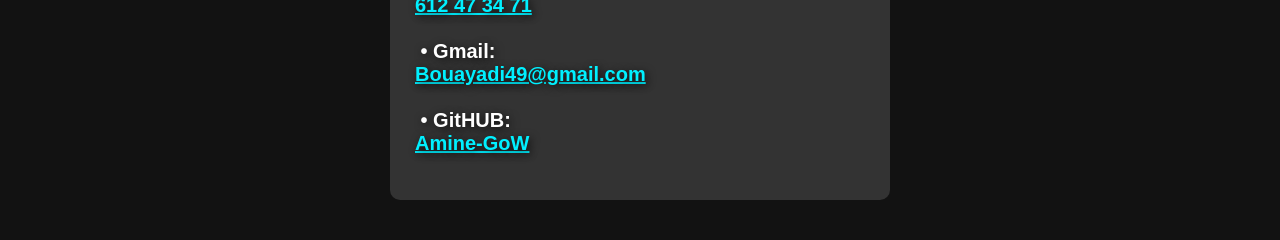
==== commit 8b15d47c: "Toques finales" ====
--- a/codeHtml.html
+++ b/codeHtml.html
@@ -33,6 +33,7 @@
     </header>
     <main>
         <h2 class="titulo" id="coches">Catalogo de los mejores coches:</h2>
+        <span id="vistos">Coches vistos: 0</span>
         <section class="coches" >
             <div class="contenedorGira" >
                 <div class="contenidoInterior">
@@ -45,8 +46,12 @@
                         </article>
                     </div>
                     <div class="caraTrasera">
-                        <p>OKey Funciona</p>
-                        
+                        <ul>
+                            <li><strong>Motor: </strong> V8 a 90º atmosférico (código S62), 4.941 cc.</li>
+                            <li><strong>Potencia: </strong>400 CV a 6.600 rpm.</li>
+                            <li><strong>Aceleración (0-100 km/h): </strong>5.3 segundos</li>
+                            <li><strong>Velocidad Maxima</strong> 250 km/h (limitada electrónicamente). (Alcanzaba hasta casi 300 km/h sin limitador).</li>
+                        </ul>
                     </div>
                 </div>
             </div>
@@ -62,11 +67,15 @@
                         </article>
                     </div>
                     <div class="caraTrasera">
-                        <p>Okey Funciona</p>
+                        <ul>
+                            <li><strong>Motor: </strong>V8 biturbo de 4.0 litros (3.982 cc).</li>
+                            <li><strong>Potencia: </strong>630 CV a 6.000 rpm.</li>
+                            <li><strong>Aceleración (0-100 km/h): </strong>Unos estratosféricos 3,4 segundos.</li>
+                            <li><strong>Velocidad Maxima</strong>  Limitada electrónicamente a 250 km/h (pero ampliable hasta 280 km/h o 305 km/h con paquetes dinámicos adicionales).</li>
+                        </ul>
                     </div>
                 </div>
             </div>
-            <!--gjhdthyjtfkjukyukykykykykyk-->
             <div class="contenedorGira">
                 <div class="contenidoInterior">
                     <div class="caraFrontal">
@@ -78,7 +87,12 @@
                         </article>
                     </div>
                     <div class="caraTrasera">
-                        <p>Okey Funciona</p>
+                        <ul>
+                            <li><strong>Motor: </strong>V8 biturbo de 4.0 litros (3.996 cc) con tecnología microhíbrida (Mild Hybrid) de 48V.</li>
+                            <li><strong>Potencia: </strong>630 CV a 6.000 rpm.</li>
+                            <li><strong>Aceleración (0-100 km/h): </strong>Unos estratosféricos 3,4 segundos.</li>
+                            <li><strong>Velocidad Maxima</strong> Limitada electrónicamente a 250 km/h (pero ampliable hasta 280 km/h o 305 km/h con paquetes dinámicos adicionales).</li>
+                        </ul>
                     </div>
                 </div>
             </div>
@@ -93,7 +107,12 @@
                         </article>
                     </div>
                     <div class="caraTrasera">
-                        <p>Okey Funciona</p>
+                        <ul>
+                            <li><strong>Motor: </strong>1.3 litros (1.308 cc) de dos rotores</li>
+                            <li><strong>Potencia: </strong>Entre 146 CV y 200 CV (dependiendo del año y la Versión).</li>
+                            <li><strong>Aceleración (0-100 km/h): </strong>entre 6.7 a 9.2 (dependiendo del año y la Versión).</li>
+                            <li><strong>Velocidad Maxima</strong> 240 km/h . (Alcanzaba hasta casi 300 km/h sin limitador).</li>
+                        </ul>
                     </div>
                 </div>
             </div>
@@ -101,7 +120,7 @@
         <h2 class="titulo">
             Contacta con nosotros:
         </h2>
-        <form class="contacto">
+        <form class="contacto" id="contacto">
             <div class="contenedor">
                 <label for="nombre" label="nombre-label">Nombre:</label>
                 <input type="text" name="nombre-input" placeholder="nombre" required>
@@ -121,8 +140,8 @@
             <div class="contenedor">
                 <p>Comentario:</p>
                 <textarea name="comentario" placeholder="Tu comentario aqui"></textarea>
-                <button type="submit" class="btn">Enviar</button>
             </div>
+            <button type="submit" class="btn" id="enviar">Enviar</button>
         </form>
     </main>
     <footer id="SobreNosotros">
--- a/codeCss.css
+++ b/codeCss.css
@@ -22,6 +22,7 @@
     display: flex;
     justify-content: center;
     position: fixed;
+    z-index: 9999;
     background-color: rgb(23, 22, 22);
 }
 .navegador{
@@ -87,12 +88,25 @@
     size: 20px;
     padding: 20px;
 }
+#vistos{
+    color: #ffffff;
+    margin: 20px ;
+    display: flex;
+    justify-content: center;
+    align-items: center;
+    size: 20px;
+    padding: 20px;
+}
 .coches{
     display: grid;
-    grid-template-columns: repeat(2,1fr);
+    grid-template-columns: repeat(auto-fit, minmax(300px, 1fr));
     justify-items: center;
     align-items: center;
-    gap: 20px;
+    gap: 30px;
+    padding: 20px;
+    width: 100%;
+    max-width: 1200px;
+    margin: 0 auto;
 }
 .tarjetacoche{
     width: 100%;
@@ -126,10 +140,10 @@
     align-items: center;
     flex-direction: column;
     border-radius: 5px;
-    padding: 20px;
+    padding: 275px 50px;
     gap: 20px;
     max-width: 500px;
-    width: 100%;
+    max-height: 500px;
     margin: 40px auto;
     background-color: #333333;
     color: #ffffff;
@@ -137,8 +151,10 @@
 .contenedor{
     font-size: 20px;
     font-weight: bold;
-    width:500px;
-    height: 50x;
+    display: flex;
+    justify-content: space-between;
+    width:100%;
+    height: 100%;
 }
 .contenedor input{
     font-size: 15px;
@@ -154,7 +170,7 @@
     height: 200px;
     border-radius: 5px;
     padding: 5px;
-    width: 90%;
+    width: 70%;
 }
 .sobreNosotros{
     background-color: #333333;
@@ -188,8 +204,10 @@
 .contenedorGira{
     position: relative;
     perspective: 1000px;
-    width: 500px;
-    height: 500px;
+    width: 100%;
+    max-width: 450px;
+    height: 480px;
+    margin: 0 auto;
 }
 .contenidoInterior {
     width: 100%;
@@ -223,3 +241,48 @@
 .contenedorGira.giro .contenidoInterior {
     transform: rotateY(180deg);
 }
+@media (max-width: 768px) {
+    /* 1. Achicamos las letras gigantes del Banner principal */
+    .bienvenida {
+        height: 60vh; /* Bajamos de 100vh a 60vh para que la caja sea más chata en móviles */
+        min-height: 350px; /* Le ponemos un suelo mínimo para que los textos no se aplasten */
+    }
+
+    header {
+        background-position: center center; /* Asegura que el coche se quede bien centrado en el visor */
+    }
+    .bienvenida h1 {
+        font-size: 35px;
+        text-align: center;
+        padding: 0 15px;
+    }
+    .bienvenida p {
+        font-size: 18px;
+        text-align: center;
+    }
+
+    /* 2. Hacemos el menú de navegación flexible */
+    .menu {
+        position: static; /* En móviles es mejor que no tape la pantalla al hacer scroll */
+        padding: 15px;
+    }
+    .navegador {
+        gap: 10px;
+    }
+    .lista {
+        font-size: 16px; /* Letra un poco más pequeña para que no se desborde */
+    }
+
+    /* 3. Liberamos el ancho fijo del Formulario y del Sobre Nosotros */
+    .contacto,
+    .contenedor,
+    .sobreNosotros {
+        width: 90% !important; /* Deja de medir 500px fijos y se adapta al ancho del móvil */
+        max-width: 100%;
+    }
+
+    .contenedor input, 
+    .contenedor textarea {
+        width: 100%; /* Los inputs ocupan todo el ancho del bloque de formulario */
+    }
+}
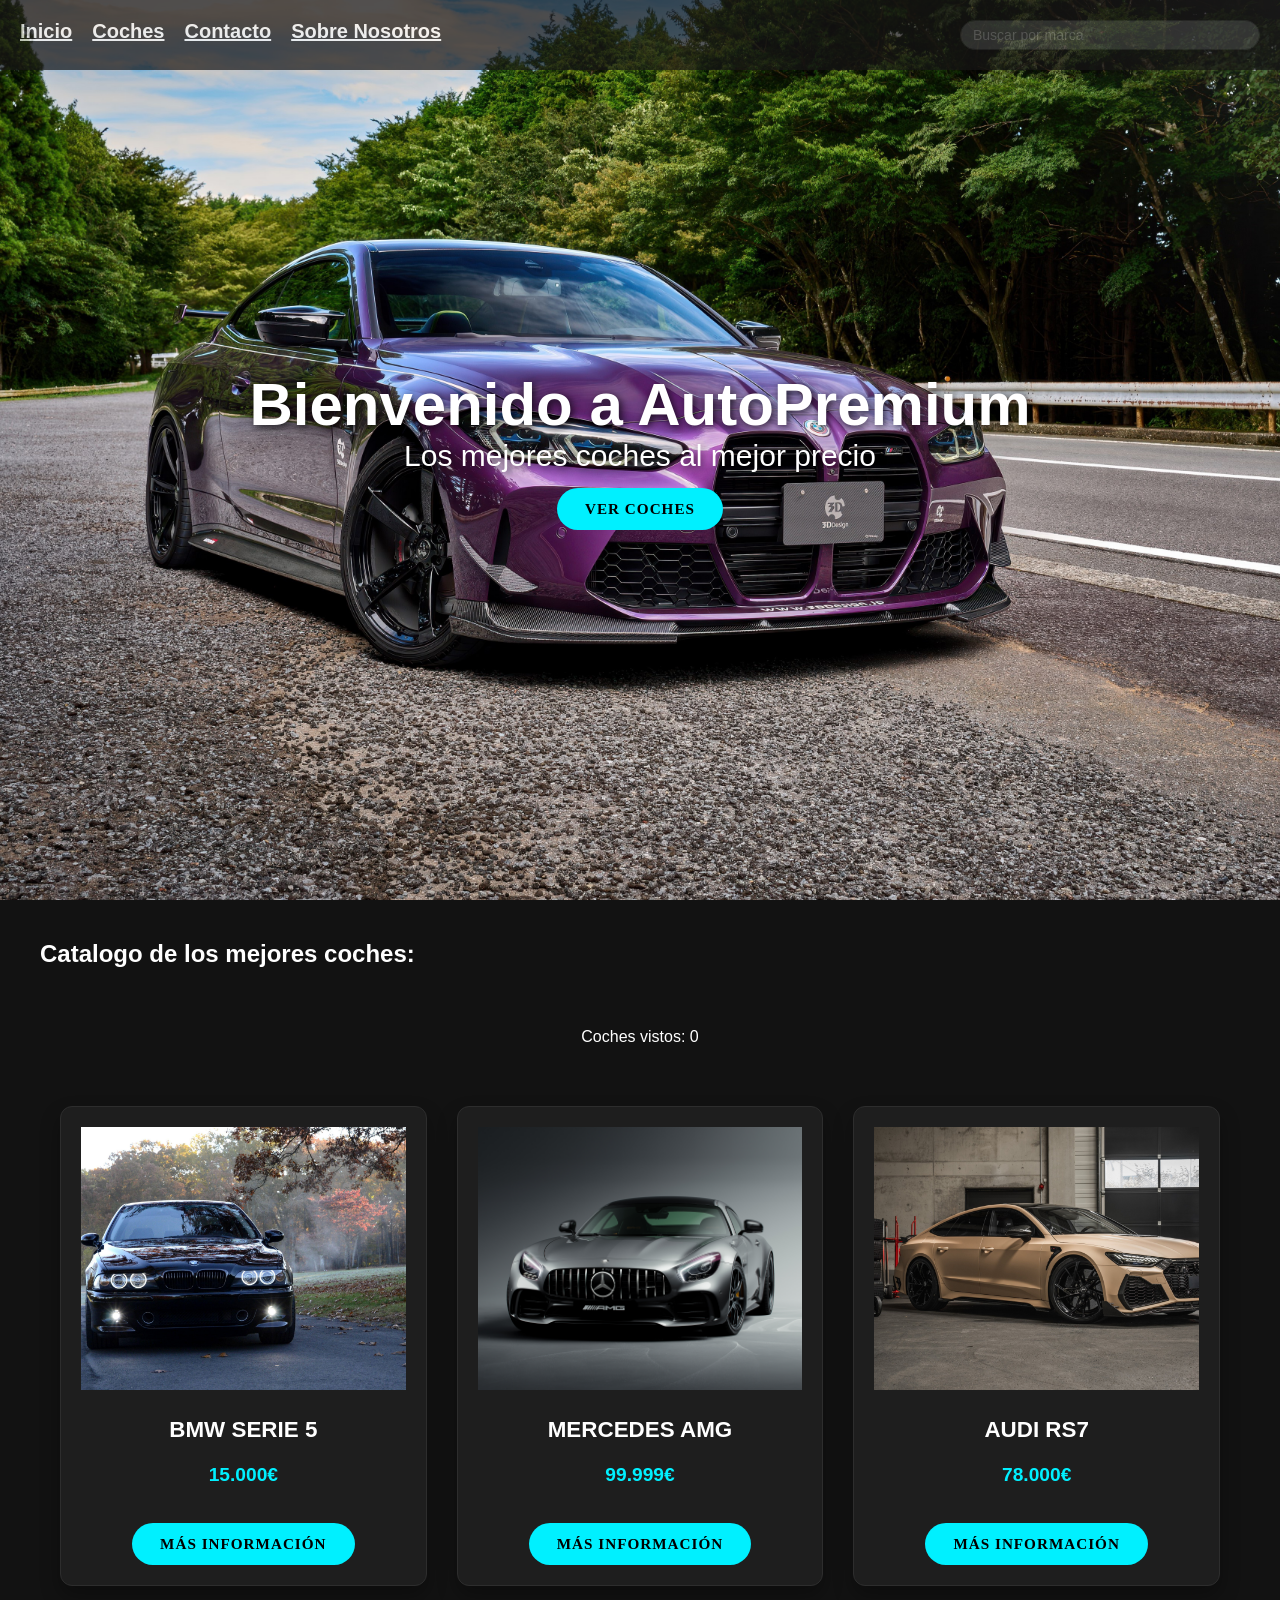
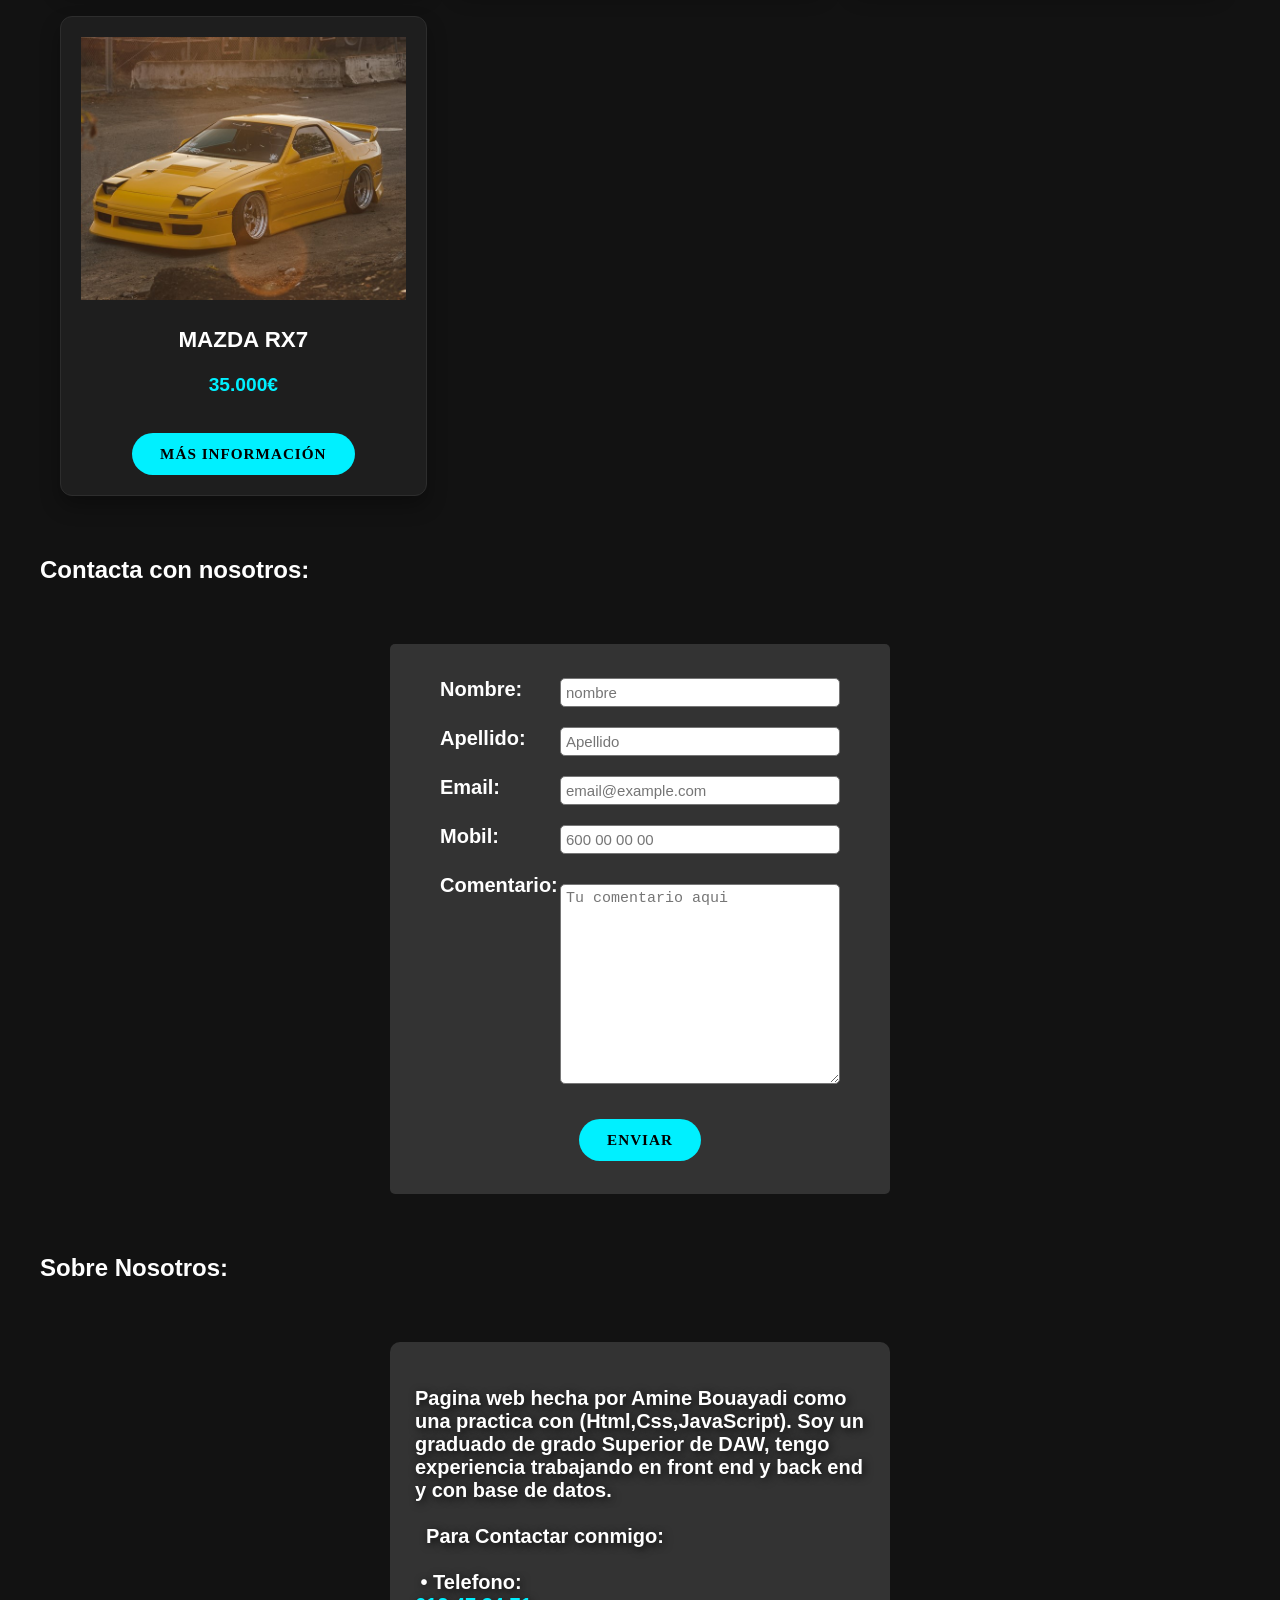
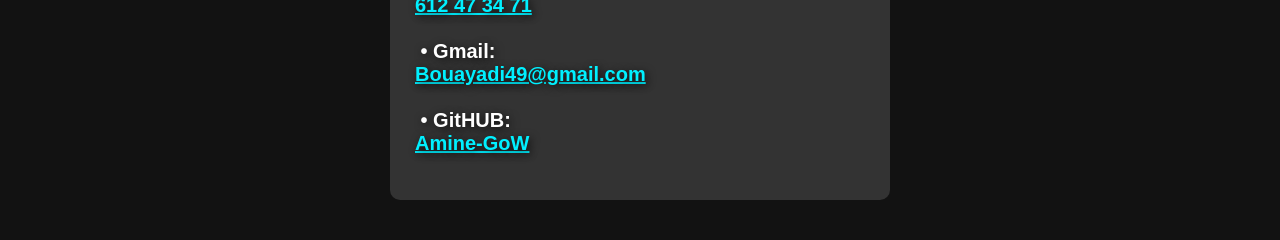
==== commit a42ec365: "busqueda" ====
--- a/codeHtml.html
+++ b/codeHtml.html
@@ -24,6 +24,7 @@
                     <a href="#SobreNosotros">Sobre Nosotros</a>
                 </li>
             </ul>
+            <div id="buscar"><input type="text" name="buscar" placeholder="Buscar por marca" id="buscarInp"/></div>
         </nav>
             <section class="bienvenida" id="inicio">
                 <h1>Bienvenido a AutoPremium</h1>
@@ -33,9 +34,12 @@
     </header>
     <main>
         <h2 class="titulo" id="coches">Catalogo de los mejores coches:</h2>
+        <h2 id="sinResultados" style="color: white; text-align: center; display: none; margin: 40px auto; font-family: sans-serif;">
+            Todavía no tenemos este modelo.
+        </h2>
         <span id="vistos">Coches vistos: 0</span>
-        <section class="coches" >
-            <div class="contenedorGira" >
+        <section class="coches">
+            <div class="contenedorGira" modelo="bmw">
                 <div class="contenidoInterior">
                     <div class="caraFrontal">
                         <article class="tarjetacoche">
@@ -56,7 +60,7 @@
                 </div>
             </div>
             
-            <div class="contenedorGira">
+            <div class="contenedorGira" modelo="mercedes">
                 <div class="contenidoInterior">
                     <div class="caraFrontal">
                         <article class="tarjetacoche">
@@ -76,7 +80,7 @@
                     </div>
                 </div>
             </div>
-            <div class="contenedorGira">
+            <div class="contenedorGira" modelo="audi">
                 <div class="contenidoInterior">
                     <div class="caraFrontal">
                         <article class="tarjetacoche">
@@ -96,7 +100,7 @@
                     </div>
                 </div>
             </div>
-            <div class="contenedorGira">
+            <div class="contenedorGira" modelo="mazda">
                 <div class="contenidoInterior">
                     <div class="caraFrontal">
                         <article class="tarjetacoche">
--- a/codeCss.css
+++ b/codeCss.css
@@ -20,10 +20,23 @@
     opacity: 0.7;
     width: 100%;
     display: flex;
-    justify-content: center;
+    justify-content: space-between;
     position: fixed;
     z-index: 9999;
     background-color: rgb(23, 22, 22);
+}
+#buscar input{
+    padding: 6px 12px;
+    border-radius: 20px;
+    width: 300px;
+    border: 1px solid #2d2d2d;
+    background-color: #404040;
+    color: #ffffff;
+    outline: none;
+    font-size: 14px;
+}
+#buscar input:focus{
+    border-color: #00f0ff;
 }
 .navegador{
     display: inline-flex;
@@ -265,6 +278,9 @@
     .menu {
         position: static; /* En móviles es mejor que no tape la pantalla al hacer scroll */
         padding: 15px;
+        flex-direction: column; /* Apila el buscador arriba y los enlaces abajo */
+        gap: 15px;
+        padding: 15px;
     }
     .navegador {
         gap: 10px;
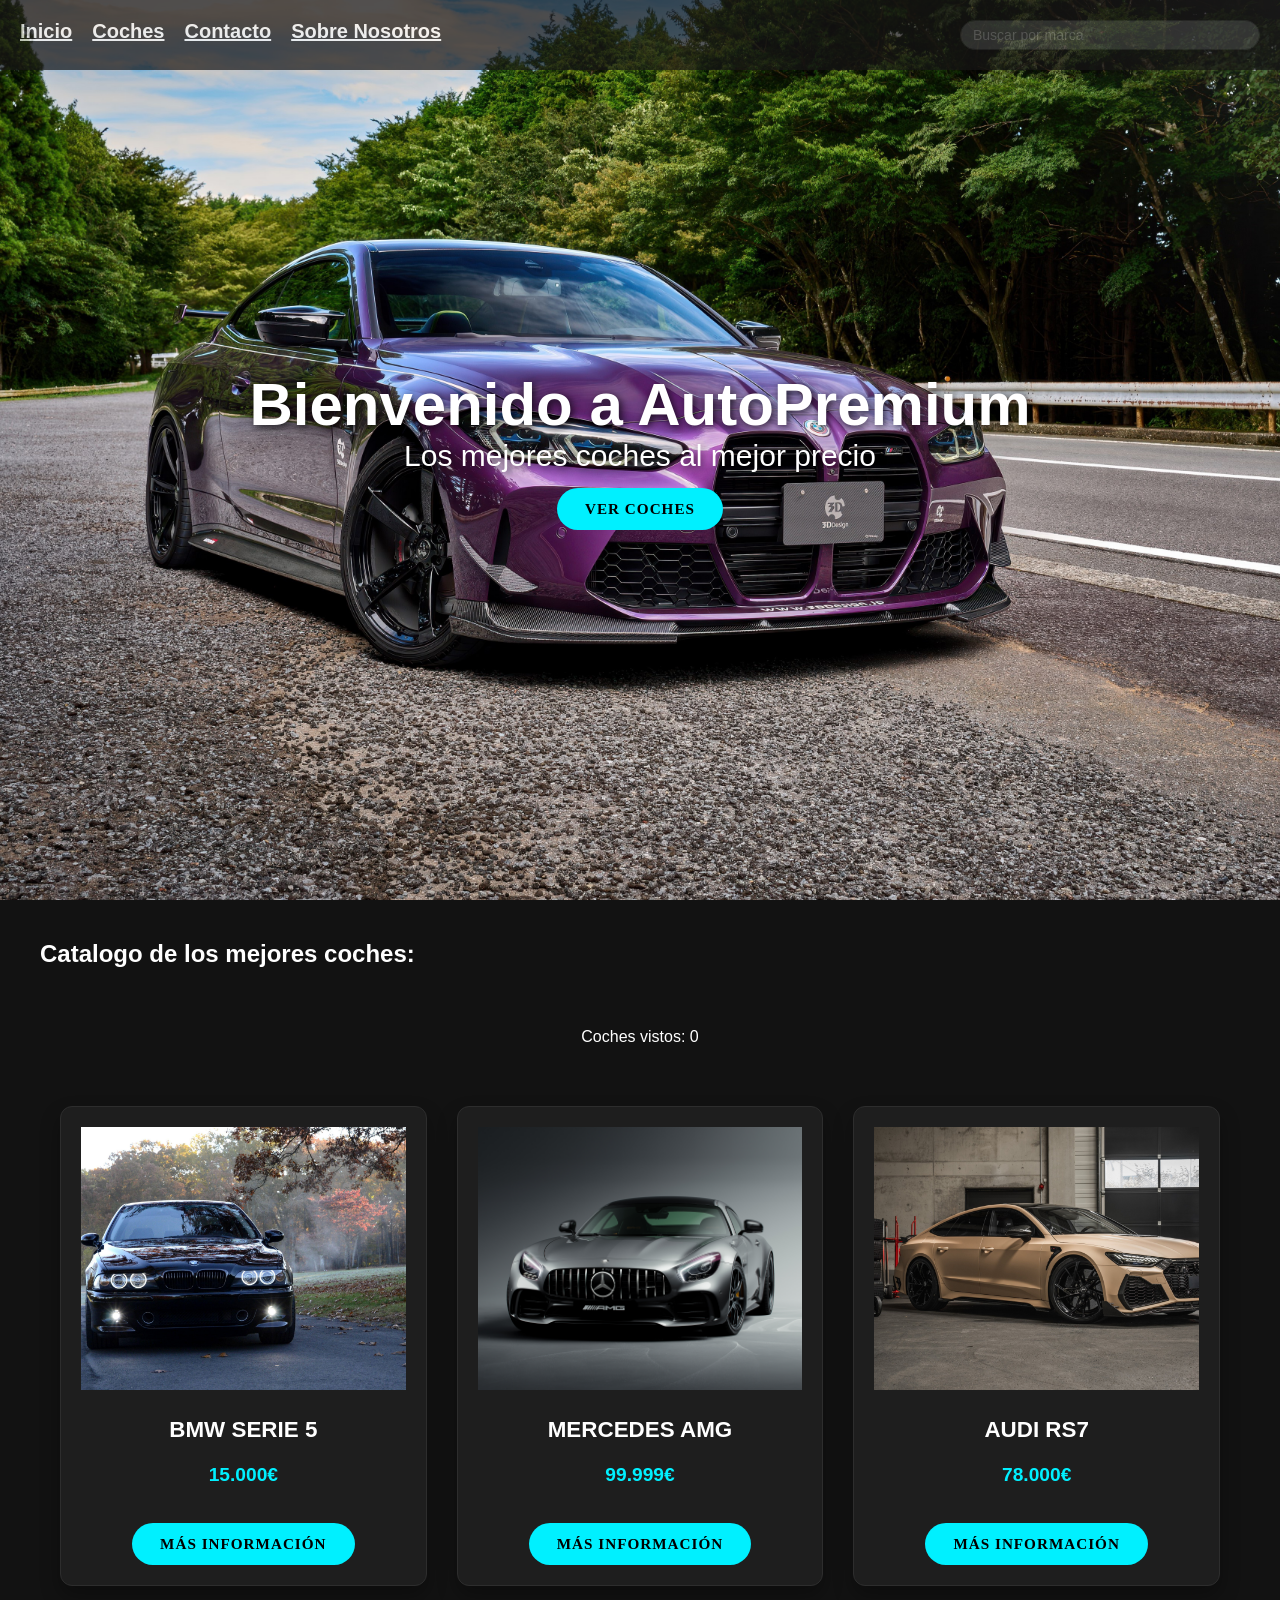
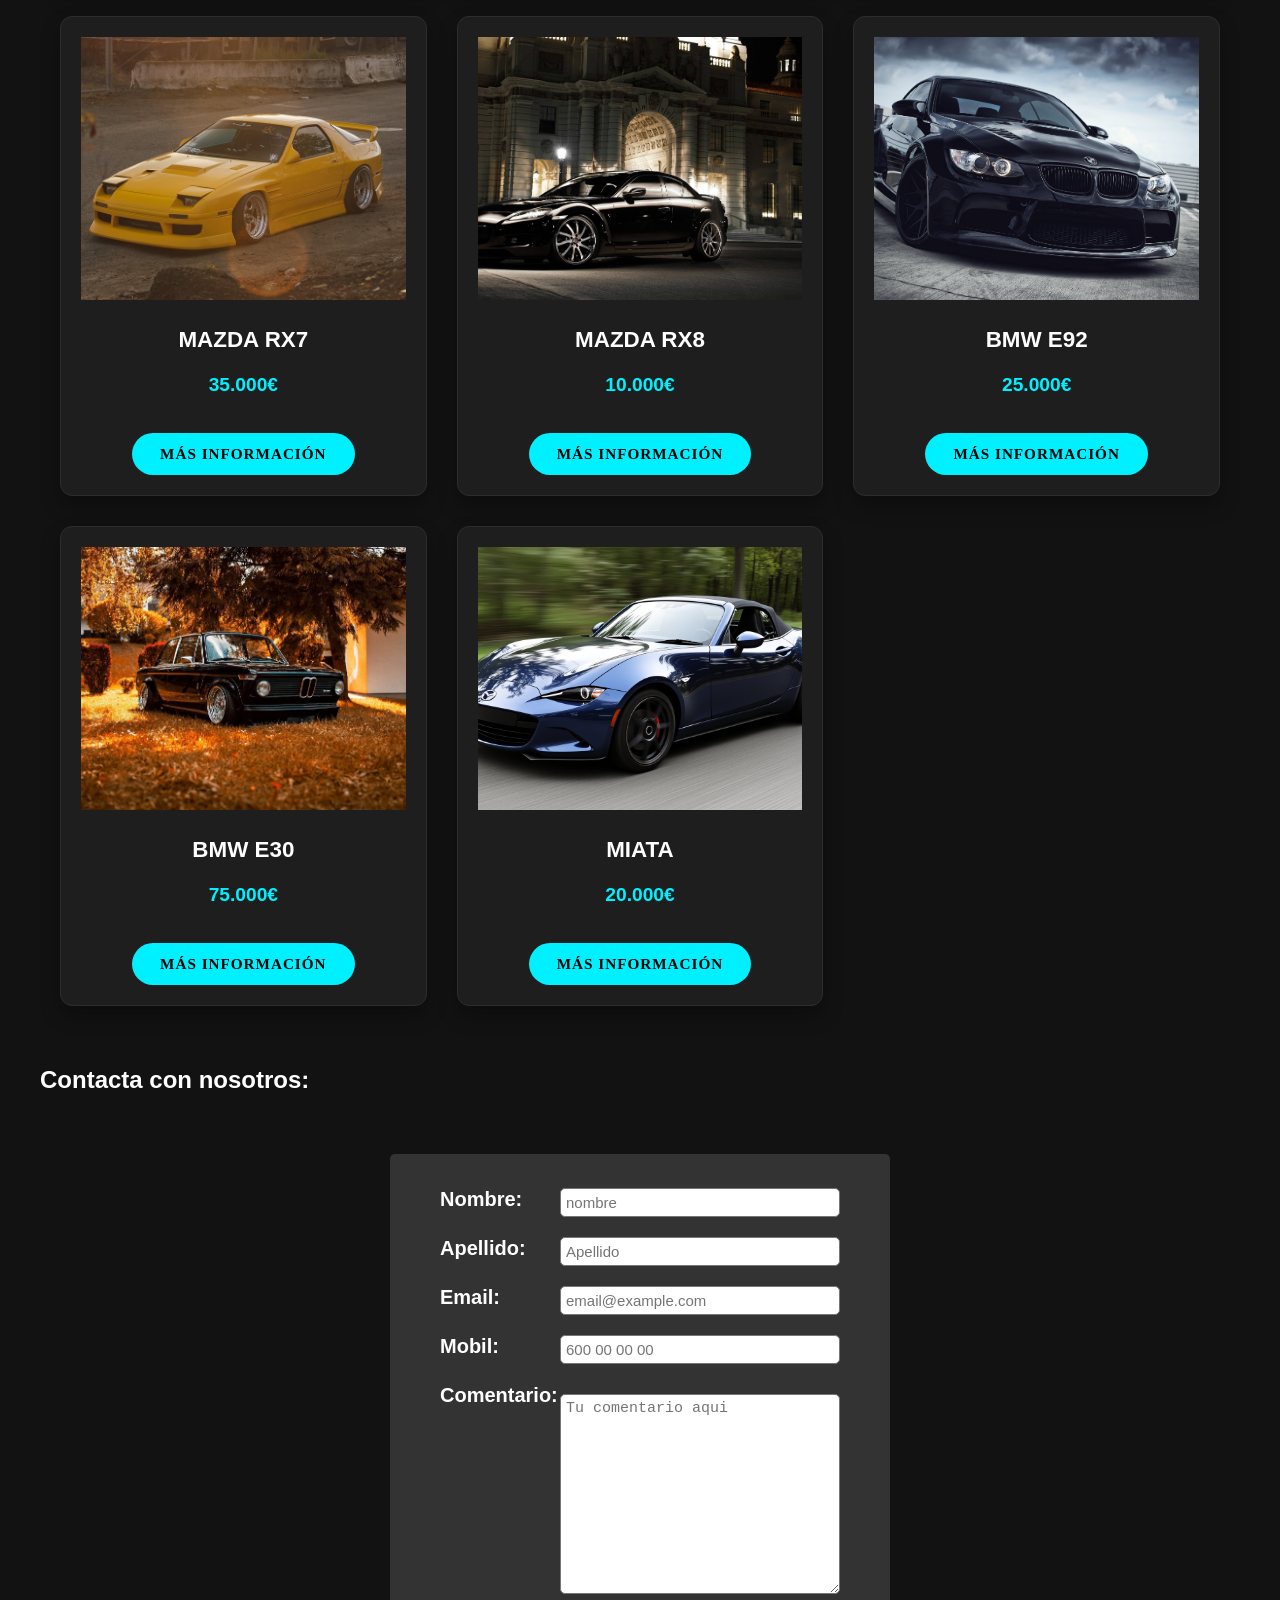
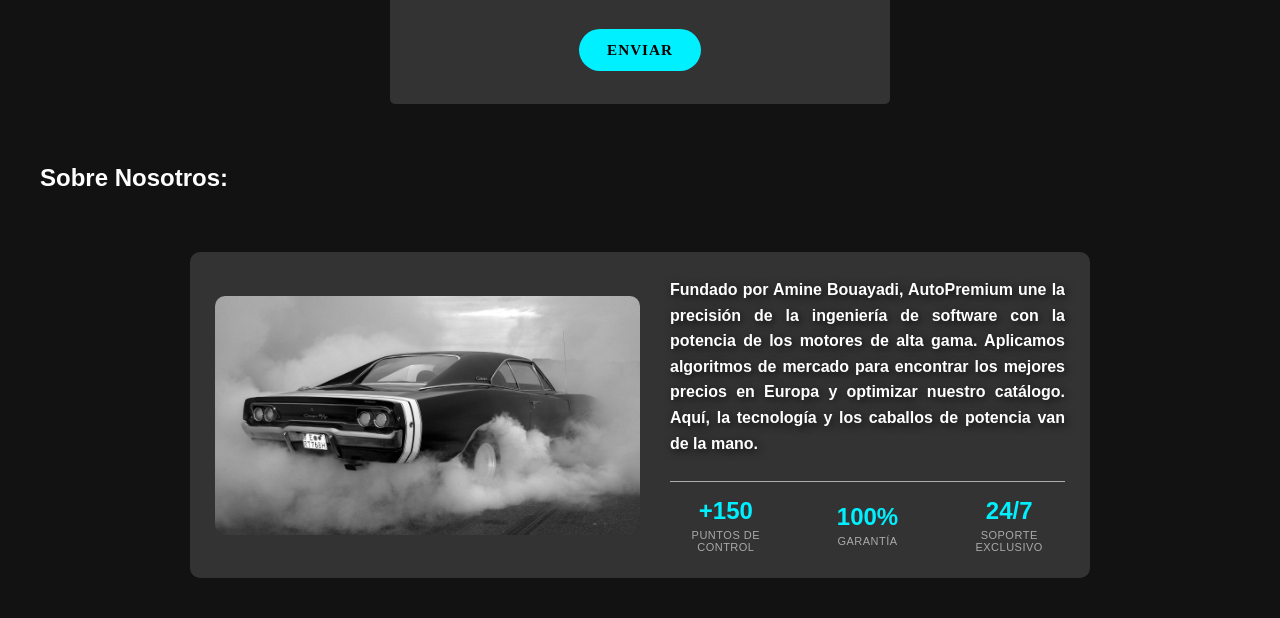
==== commit 3f6a73ea: "hecho" ====
--- a/codeHtml.html
+++ b/codeHtml.html
@@ -12,7 +12,7 @@
         <nav class="menu" >
             <ul class="navegador" >
                 <li class="lista">
-                    <a href="#inicio">Inicio</a>
+                    <a href="#principal" id="inicio">Inicio</a>
                 </li>
                 <li class="lista">
                     <a href="#coches">Coches</a>
@@ -26,7 +26,7 @@
             </ul>
             <div id="buscar"><input type="text" name="buscar" placeholder="Buscar por marca" id="buscarInp"/></div>
         </nav>
-            <section class="bienvenida" id="inicio">
+            <section class="bienvenida" id="principal">
                 <h1>Bienvenido a AutoPremium</h1>
                 <p>Los mejores coches al mejor precio</p>
                 <button class="btn" id="verCoches">Ver Coches</button>
@@ -120,6 +120,86 @@
                     </div>
                 </div>
             </div>
+            <div class="contenedorGira" modelo="mazda">
+                <div class="contenidoInterior">
+                    <div class="caraFrontal">
+                        <article class="tarjetacoche">
+                            <img src="imagenes/mazda rx8.jpg" alt="mazda-rx8">
+                            <h3>MAZDA RX8</h3>
+                            <p class="precio"><strong>10.000€</strong></p>
+                            <button class="btn masInfo">Más Información</button>
+                        </article>
+                    </div>
+                    <div class="caraTrasera">
+                        <ul>
+                            <li><strong>Motor: </strong>1.3 litros (1.308 cc) de dos rotores</li>
+                            <li><strong>Potencia: </strong>231 CV (170 kW) a un régimen de 8.200 rpm.</li>
+                            <li><strong>Aceleración (0-100 km/h): </strong> 6,4 segundos.</li>
+                            <li><strong>Velocidad Maxima</strong>235 km/h.</li>
+                        </ul>
+                    </div>
+                </div>
+            </div>
+            <div class="contenedorGira" modelo="bmw">
+                <div class="contenidoInterior">
+                    <div class="caraFrontal">
+                        <article class="tarjetacoche">
+                            <img src="imagenes/bmw e92.jpg" alt="bmw-e92">
+                            <h3>BMW E92</h3>
+                            <p class="precio"><strong>25.000€</strong></p>
+                            <button class="btn masInfo">Más Información</button>
+                        </article>
+                    </div>
+                    <div class="caraTrasera">
+                        <ul>
+                            <li><strong>Motor: </strong>V8 atmosférico a 90º (Código BMW S65).</li>
+                            <li><strong>Potencia: </strong>420 CV (309 kW) a 8.300 rpm.</li>
+                            <li><strong>Aceleración (0-100 km/h): </strong> 4,8 segundos (con caja manual) / 4,6 segundos (con caja DKG).</li>
+                            <li><strong>Velocidad Maxima</strong>250 km/h (limitada electrónicamente) o 280 km/h con el paquete M Driver’s Package.</li>
+                        </ul>
+                    </div>
+                </div>
+            </div>
+            <div class="contenedorGira" modelo="bmw">
+                <div class="contenidoInterior">
+                    <div class="caraFrontal">
+                        <article class="tarjetacoche">
+                            <img src="imagenes/bmw e30.webp" alt="bmw-e30">
+                            <h3>BMW E30</h3>
+                            <p class="precio"><strong>75.000€</strong></p>
+                            <button class="btn masInfo">Más Información</button>
+                        </article>
+                    </div>
+                    <div class="caraTrasera">
+                        <ul>
+                            <li><strong>Motor: </strong>4 Cilindrados 2.3 Litros</li>
+                            <li><strong>Potencia: </strong>Entre 195CV y 235CV  </li>
+                            <li><strong>Aceleración (0-100 km/h): </strong> 6,7 segundos.</li>
+                            <li><strong>Velocidad Maxima</strong>235 km/h</li>
+                        </ul>
+                    </div>
+                </div>
+            </div>
+            <div class="contenedorGira" modelo="mazda">
+                <div class="contenidoInterior">
+                    <div class="caraFrontal">
+                        <article class="tarjetacoche">
+                            <img src="imagenes/mazda miata.png" alt="miata">
+                            <h3>MIATA</h3>
+                            <p class="precio"><strong>20.000€</strong></p>
+                            <button class="btn masInfo">Más Información</button>
+                        </article>
+                    </div>
+                    <div class="caraTrasera">
+                        <ul>
+                            <li><strong>Motor: </strong> 1.5 Skyactiv-G</li>
+                            <li><strong>Potencia: </strong>132CV  </li>
+                            <li><strong>Aceleración (0-100 km/h): </strong> 8,3 segundos</li>
+                            <li><strong>Velocidad Maxima</strong>204 km/h</li>
+                        </ul>
+                    </div>
+                </div>
+            </div>
         </section>
         <h2 class="titulo">
             Contacta con nosotros:
@@ -151,13 +231,29 @@
     <footer id="SobreNosotros">
         <h2 class="titulo">Sobre Nosotros:</h2>
         <div class="sobreNosotros">
-            <p class="parafo">Pagina web hecha por Amine Bouayadi como una practica con (Html,Css,JavaScript). 
-                Soy un graduado de grado Superior de DAW, tengo experiencia trabajando en front end y back end y con base de datos.<br><br>
-                &nbsp;&nbsp;Para Contactar conmigo:<br><br>
-                &nbsp;&bull; Telefono:<a href="#612473471">612 47 34 71</a><br>
-                &nbsp;&bull; Gmail:<a href="#bouayadi49@gmail.com">Bouayadi49@gmail.com</a><br>
-                &nbsp;&bull; GitHUB:<a href="#Amine-GoW">Amine-GoW</a>
-            </p>
+            <img src="imagenes/black and white car.jpg" alt="Coche-negro-blanco">
+            <div class="texto">
+                <p class="parafo">
+                Fundado por Amine Bouayadi, AutoPremium une la precisión de la ingeniería de software con la potencia de los motores de alta gama. 
+                Aplicamos algoritmos de mercado para encontrar los mejores precios
+                en Europa y optimizar nuestro catálogo. Aquí, la tecnología y los caballos de potencia van de la mano.
+                </p>
+                <div class="contenedor-stats">
+                    <div class="stat-item">
+                        <span class="stat-numero">+150</span>
+                        <span class="stat-etiqueta">Puntos de Control</span>
+                    </div>
+                    <div class="stat-item">
+                        <span class="stat-numero">100%</span>
+                        <span class="stat-etiqueta">Garantía</span>
+                    </div>
+                    <div class="stat-item">
+                        <span class="stat-numero">24/7</span>
+                        <span class="stat-etiqueta">Soporte Exclusivo</span>
+                    </div>
+                </div>
+            </div>
+            
         </div>
     </footer>
         
--- a/codeCss.css
+++ b/codeCss.css
@@ -188,31 +188,63 @@
 .sobreNosotros{
     background-color: #333333;
     display: flex;
-    justify-content: center;
+    justify-content: space-between;
     align-items: center;
     padding: 25px;
     border-radius: 10px;
-    width: 500px;
+    max-width: 900px;
+    width: 100%;
     margin: 40px auto;
-}
-.sobreNosotros p{
-    width: 100%;
-    margin: 20px auto;
-}
-.sobreNosotros a{
+    gap: 30px;
+}
+.sobreNosotros img{
+    width: 50%;
+    height: auto;
+    border-radius: 10px;
+    object-fit: cover;
+}
+.texto{
+    width: 50%;
+    display: flex;
+    flex-direction: column;
+    justify-content: center;
+}
+
+.contenedor-stats{
+    display: flex;
+    align-items: center;
+    justify-content: space-between;
+    gap: 30px;
+    border-top: 1px solid #aeaeae;
+    padding-top: 15px;
+}
+.stat-item{
+    display: flex;
+    flex-direction: column;
+    align-items: center;
+    text-align: center;
+    flex: 1;
+}
+.stat-numero{
+    font-size: 24px;
+    font-weight: bold;
     color: #00f0ff;
-    display: flex;
-    justify-content: flex-start;
-}
-.sobreNosotros a:hover{
-    color: rgb(120, 5, 215);;
+    margin-bottom: 4px;
+}
+.stat-etiqueta{
+    font-size: 11px;
+    color: #aaaaaa;
+    text-transform: uppercase;
+    letter-spacing: 0.5px;
 }
 .parafo{
-    color: #ffffff;
-    font-weight: bold;
-    font-size: 20px;
+    text-align: justify;
+    line-height: 1.6;
+    color: #ffffff;
+    font-weight: bold;
+    font-size: 16px;
     text-shadow: 2px 2px 8px rgba(0, 0, 0, 0.8);
-    margin-bottom: 30px;
+    margin-bottom: 25px;
 }
 .contenedorGira{
     position: relative;
